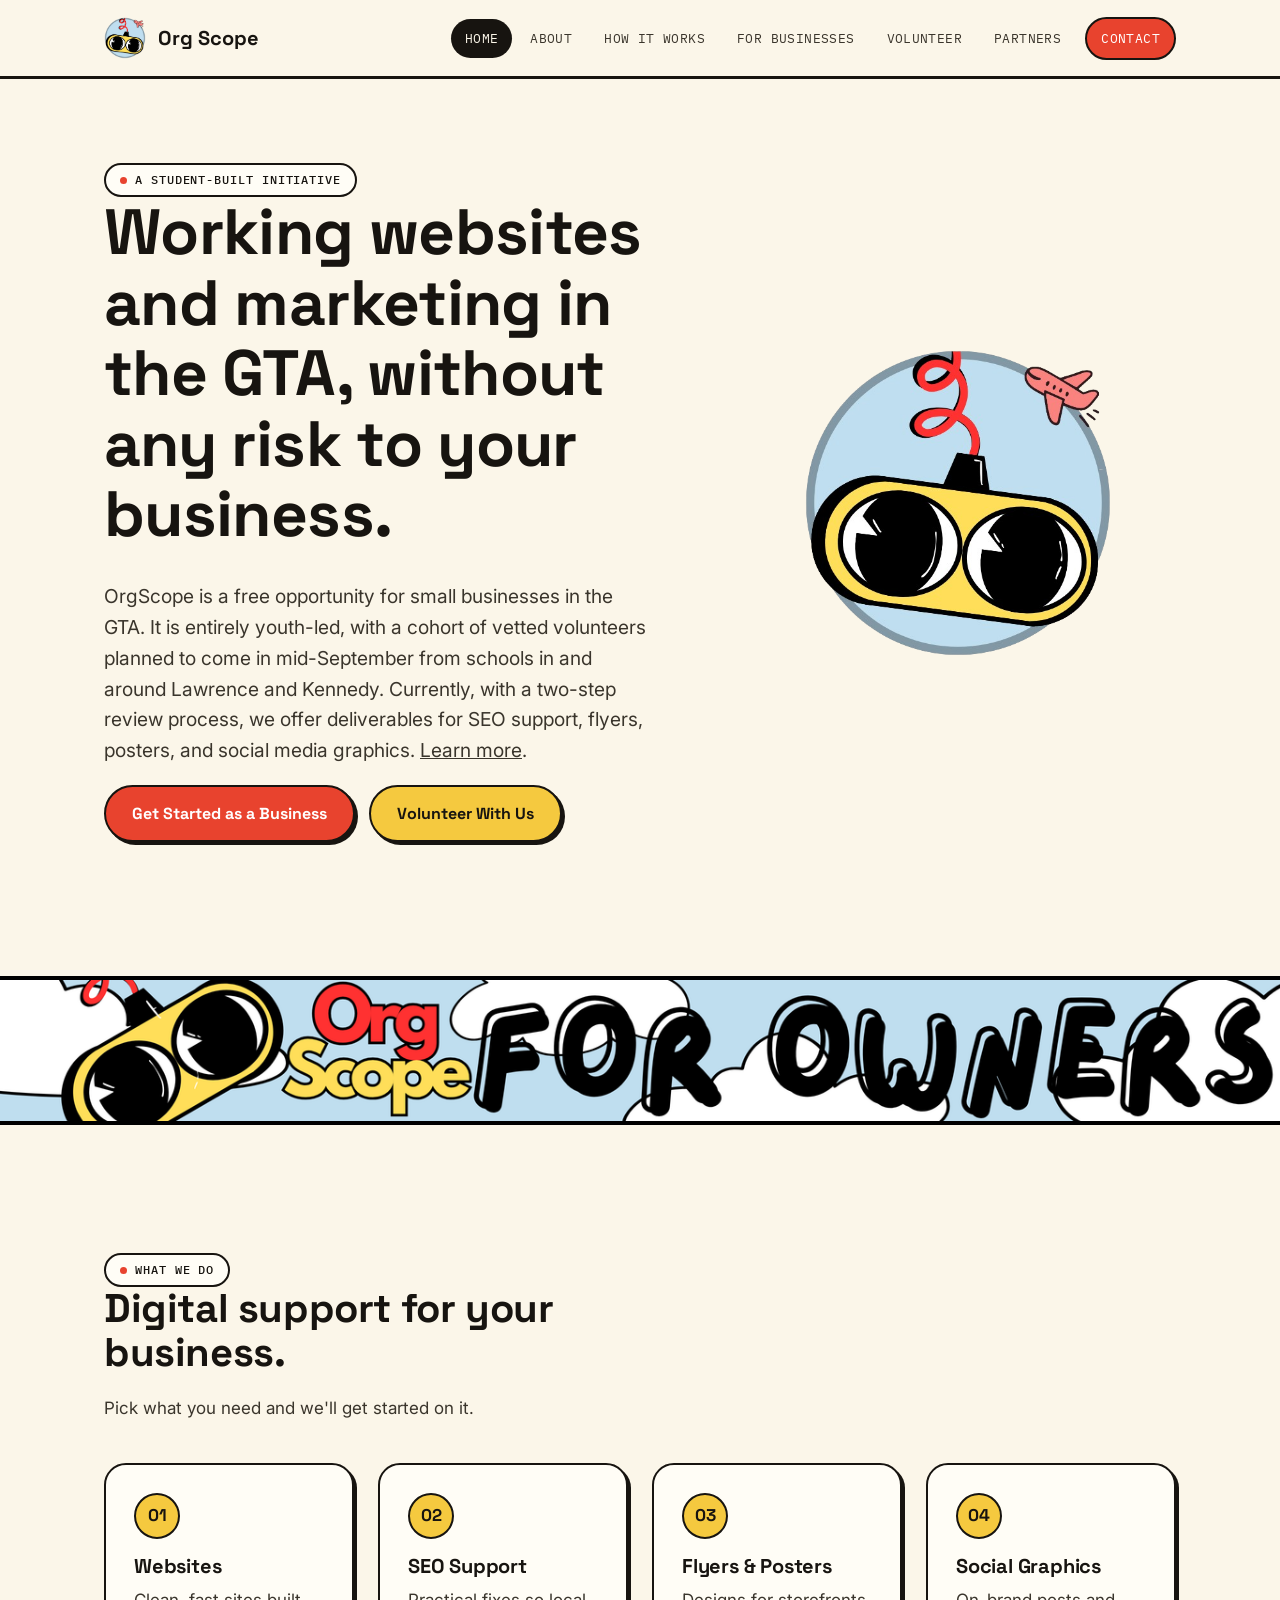
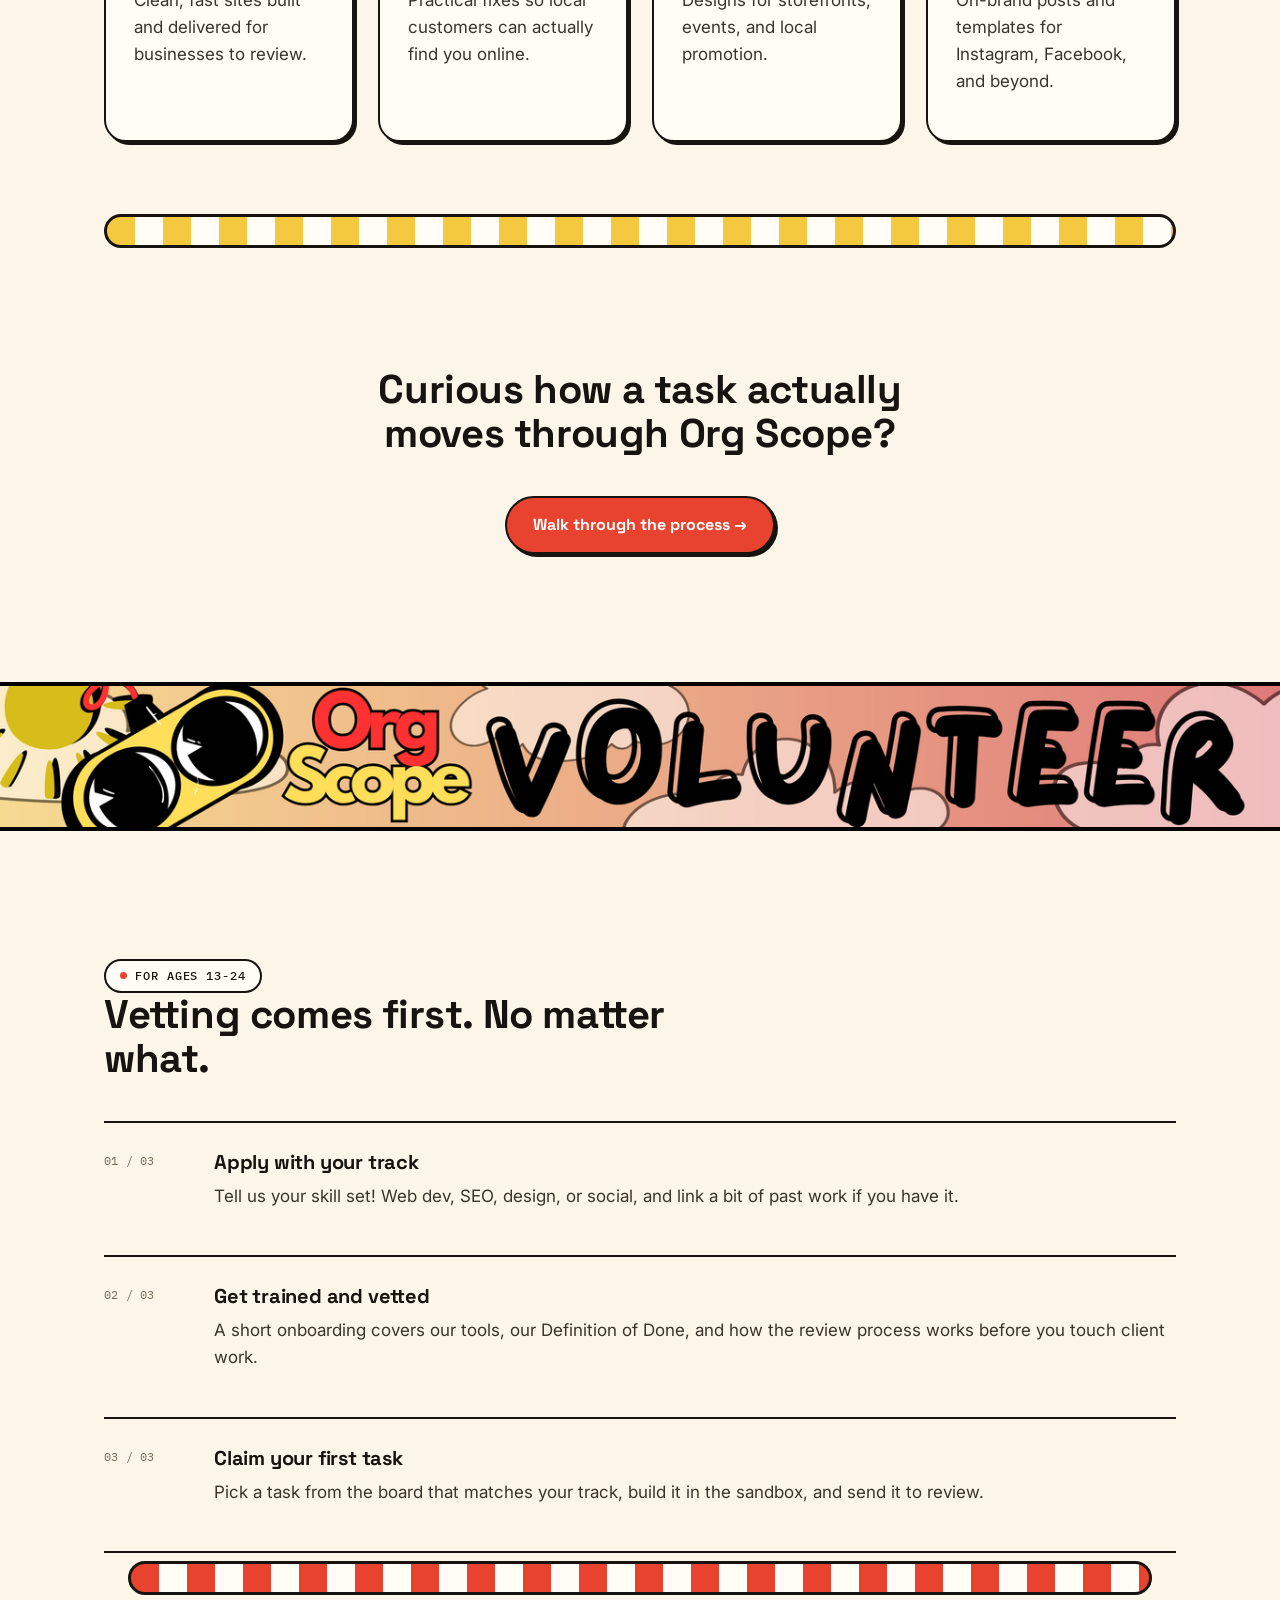
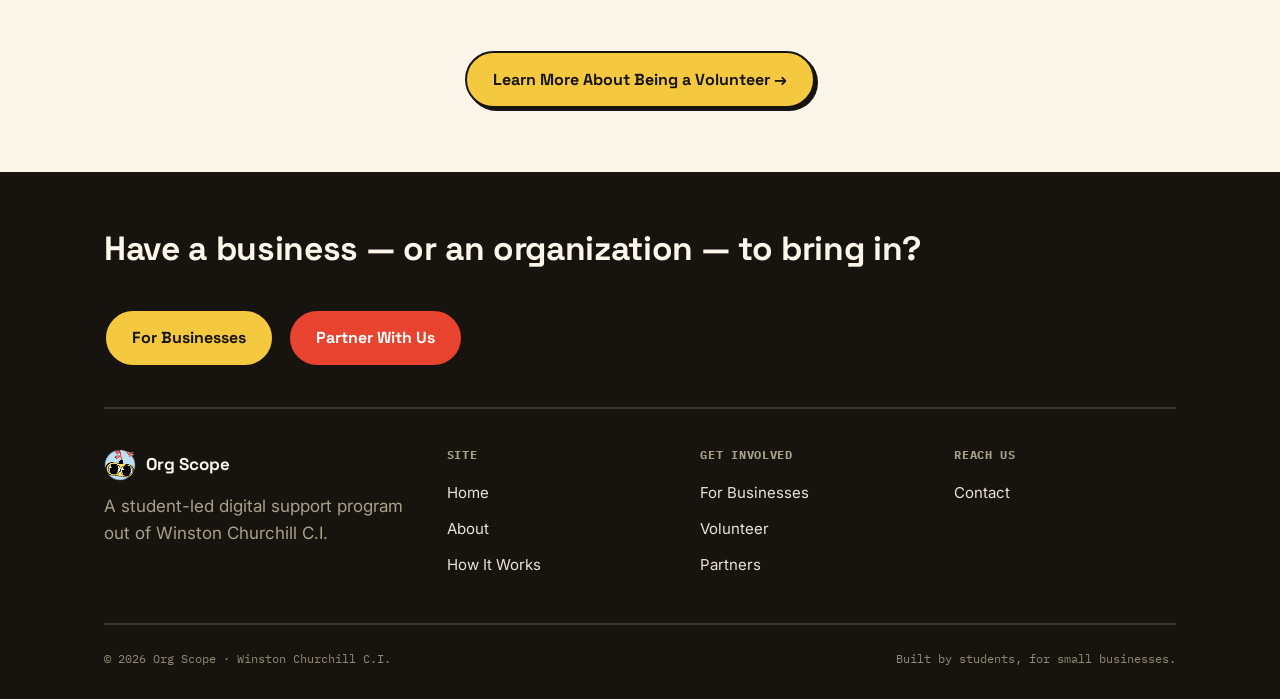
==== index.html @ 80aaf780 "Initial Commit" ====
<!DOCTYPE html>
<html lang="en">
<head>
<meta charset="UTF-8">
<meta name="viewport" content="width=device-width, initial-scale=1.0">
<title>Org Scope — Student-Built Digital Support for GTA Small Businesses</title>
<meta name="description" content="Org Scope is a free, student-led studio building websites, SEO, flyers, posters, and social graphics for GTA small businesses — vetted volunteers, two-reviewer sign-off, no account access ever.">
<link rel="icon" href="assets/logo.png">

<link rel="preconnect" href="https://fonts.googleapis.com">
<link rel="preconnect" href="https://fonts.gstatic.com" crossorigin>
<link href="https://fonts.googleapis.com/css2?family=Space+Grotesk:wght@500;700&family=Inter:wght@400;500;600&family=IBM+Plex+Mono:wght@400;500&display=swap" rel="stylesheet">

<link rel="stylesheet" href="style.css">
</head>

<body>

<header class="site-header">
  <div class="wrap">
    <a class="brand" href="index.html">
      <img src="assets/logo.png" alt="Org Scope logo">
      <span>Org Scope</span>
    </a>

    <button
      class="nav-toggle"
      aria-label="Toggle menu"
      aria-expanded="false"
      id="navToggle"
    >
      <span></span>
    </button>

    <nav class="main-nav" id="mainNav">
      <a href="index.html" class="is-active">Home</a>
      <a href="about.html">About</a>
      <a href="how-it-works.html">How It Works</a>
      <a href="for-businesses.html">For Businesses</a>
      <a href="volunteer.html">Volunteer</a>
      <a href="partners.html">Partners</a>
      <a href="contact.html" class="nav-cta">Contact</a>
    </nav>
  </div>
</header>


<main>

  <!-- HERO -->
  <section class="hero">
    <div class="wrap">

      <div class="hero-copy">
        <span class="tag tag--white">
          <span class="dot"></span>
          A student-built initiative
        </span>

        <h1>
          Working websites and marketing in the GTA, without any risk to your business.
        </h1>

        <p class="lede">
          OrgScope is a free opportunity for small businesses in the GTA. It is entirely youth-led, with a cohort of vetted volunteers planned to come in mid-September from schools in and around Lawrence and Kennedy. Currently, with a two-step review process, we offer deliverables for SEO support, flyers, posters, and social media graphics.
          <a href="about.html">Learn more</a>.
        </p>

        <div class="btn-row">
          <a href="for-businesses.html" class="btn btn--red">
            Get Started as a Business
          </a>

          <a href="volunteer.html" class="btn btn--yellow">
            Volunteer With Us
          </a>
        </div>
      </div>

      <div class="hero-art">
        <img
          src="assets/logo.png"
          alt="Org Scope Logo"
          style="width:100%; max-width:320px;"
        >
      </div>

    </div>
  </section>






  
  <!-- OWNER BANNER -->
  <section class="banner-section">

    <div class="index-banner-wrapper index-banner-wrapper--owners">

      <a href="for-businesses.html" class="index-banner-button">
        <img
          src="assets/ForOwners.png"
          alt="For owners banner"
        >
      </a>

    </div>

  </section>


  <!-- SERVICES -->
  <section>
    <div class="wrap">

      <div class="section-head">
        <span class="tag">
          <span class="dot"></span>
          What we do
        </span>

        <h2>Digital support for your business.</h2>

        <p>
          Pick what you need and we'll get started on it.
        </p>
      </div>


      <div class="grid grid-4">

        <div class="card service-card">
          <div class="chip-icon">01</div>

          <h3>Websites</h3>

          <p>
            Clean, fast sites built and delivered for businesses to review.
          </p>

          <div class="card-popover">
            <a href="for-businesses.html" class="btn btn--red">
              Get Started →
            </a>
          </div>
        </div>


        <div class="card service-card">
          <div class="chip-icon">02</div>

          <h3>SEO Support</h3>

          <p>
            Practical fixes so local customers can actually find you online.
          </p>

          <div class="card-popover">
            <a href="for-businesses.html" class="btn btn--red">
              Get Started →
            </a>
          </div>
        </div>


        <div class="card service-card">
          <div class="chip-icon">03</div>

          <h3>Flyers &amp; Posters</h3>

          <p>
            Designs for storefronts, events, and local promotion.
          </p>

          <div class="card-popover">
            <a href="for-businesses.html" class="btn btn--red">
              Get Started →
            </a>
          </div>
        </div>


        <div class="card service-card">
          <div class="chip-icon">04</div>

          <h3>Social Graphics</h3>

          <p>
            On-brand posts and templates for Instagram, Facebook, and beyond.
          </p>

          <div class="card-popover">
            <a href="for-businesses.html" class="btn btn--red">
              Get Started →
            </a>
          </div>
        </div>

      </div>

    </div>
  </section>

  <div class="wrap"><div class="pill-divider" aria-hidden="true"></div></div>


  <section>
    <div class="wrap">
      <div class="section-head center" style="margin:0 auto 40px;">
        <h2>Curious how a task actually moves through Org Scope?</h2>
      </div>
      <div class="center"><a href="how-it-works.html" class="btn btn--red">Walk through the process →</a></div>
    </div>
  </section>












<!--Volunteer Banner-->

 <section class="banner-section">

    <div class="index-banner-wrapper index-banner-wrapper--volunteers">

      <a href="volunteer.html" class="index-banner-button">
        <img
          src="assets/ForVolunteers.png"
          alt="For volunteer banner"
        >
      </a>


    </div>

  </section>



<section>
    <div class="wrap">
      <div class="section-head">
        <span class="tag tag--white"><span class="dot"></span>For Ages 13-24</span>
        <h2 class="mt-0">Vetting comes first. No matter what.</h2>
      </div>
      <div class="steps">
        <div class="step">
          <div class="step-num mono">01 / 03</div>
          <div>
            <h3>Apply with your track</h3>
            <p>Tell us your skill set! Web dev, SEO, design, or social, and link a bit of past work if you have it.</p>
          </div>
        </div>
        <div class="step">
          <div class="step-num mono">02 / 03</div>
          <div>
            <h3>Get trained and vetted</h3>
            <p>A short onboarding covers our tools, our Definition of Done, and how the review process works before you touch client work.</p>
          </div>
        </div>
        <div class="step">
          <div class="step-num mono">03 / 03</div>
          <div>
            <h3>Claim your first task</h3>
            <p>Pick a task from the board that matches your track, build it in the sandbox, and send it to review.</p>
          </div>
        </div>
      </div>

  <div class="wrap"><div class="pill-divider-2" aria-hidden="true"></div></div>


      <div class="center" style="margin-top:24px;">
        <a href="contact.html" class="btn btn--yellow">Learn More About Being a Volunteer →</a>
      </div>
    </div>
  </section>



<footer class="site-footer">

  <div class="wrap">

    <div class="footer-cta">

      <h2>
        Have a business — or an organization — to bring in?
      </h2>

      <div class="btn-row">
        <a href="for-businesses.html" class="btn btn--yellow">
          For Businesses
        </a>

        <a href="partners.html" class="btn btn--red">
          Partner With Us
        </a>
      </div>

    </div>


    <div class="footer-grid">

      <div class="footer-col footer-brand-col">

        <div class="footer-brand">
          <img src="assets/logo.png" alt="Org Scope logo">
          <span>Org Scope</span>
        </div>

        <p style="color:#a9a08a; max-width:32ch;">
          A student-led digital support program out of Winston Churchill C.I.
        </p>

      </div>


      <div class="footer-col">

        <h4>Site</h4>

        <a href="index.html">Home</a>
        <a href="about.html">About</a>
        <a href="how-it-works.html">How It Works</a>

      </div>


      <div class="footer-col">

        <h4>Get Involved</h4>

        <a href="for-businesses.html">For Businesses</a>
        <a href="volunteer.html">Volunteer</a>
        <a href="partners.html">Partners</a>

      </div>


      <div class="footer-col">

        <h4>Reach Us</h4>

        <a href="contact.html">Contact</a>

      </div>

    </div>


    <div class="footer-bottom">

      <span>
        © 2026 Org Scope · Winston Churchill C.I.
      </span>

      <span>
        Built by students, for small businesses.
      </span>

    </div>

  </div>

</footer>


<script src="script.js"></script>

</body>
</html>
---- style.css ----
/* ============================================================
   ORG SCOPE — shared stylesheet
   Tokens: ink #171410, yellow #F5C93F, red #E8432E, cream #FBF6E9
   Display: Space Grotesk | Body: Inter | Labels/tags: IBM Plex Mono
   ============================================================ */

:root{
  --ink: #171410;
  --ink-soft: #3a352c;
  --muted: #756c5a;
  --yellow: #F5C93F;
  --yellow-deep: #E4B520;
  --red: #E8432E;
  --red-deep: #C7331F;
  --cream: #FBF6E9;
  --card: #FFFDF6;
  --line: #171410;
  --radius-pill: 999px;
  --radius-card: 22px;
  --shadow: 4px 4px 0 var(--ink);
  --shadow-sm: 3px 3px 0 var(--ink);
  --maxw: 1120px;
}


*,
*::before,
*::after{
  box-sizing: border-box;
}

html{
  scroll-behavior: smooth;
}


body{
  margin: 0;
  background: var(--cream);
  color: var(--ink);
  font-family: 'Inter', system-ui, -apple-system, sans-serif;
  font-size: 17px;
  line-height: 1.6;
  -webkit-font-smoothing: antialiased;
}


@media (prefers-reduced-motion: reduce){
  html{
    scroll-behavior: auto;
  }

  *{
    animation-duration: 0.001ms !important;
    transition-duration: 0.001ms !important;
  }
}


h1,
h2,
h3,
h4{
  font-family: 'Space Grotesk', system-ui, sans-serif;
  color: var(--ink);
  line-height: 1.1;
  margin: 0 0 0.5em;
  letter-spacing: -0.01em;
}


h1{
  font-size: clamp(2.4rem, 5vw, 4rem);
  font-weight: 700;
}

h2{
  font-size: clamp(1.7rem, 3.2vw, 2.5rem);
  font-weight: 700;
}

h3{
  font-size: 1.25rem;
  font-weight: 700;
}

p{
  margin: 0 0 1em;
  color: var(--ink-soft);
}

a{
  color: inherit;
}


.mono{
  font-family: 'IBM Plex Mono', ui-monospace, monospace;
  letter-spacing: 0.02em;
}


.wrap{
  max-width: var(--maxw);
  margin: 0 auto;
  padding: 0 24px;
}


a:focus-visible,
button:focus-visible,
.btn:focus-visible,
input:focus-visible,
textarea:focus-visible{
  outline: 3px solid var(--red);
  outline-offset: 3px;
}


/* ---------- Eyebrow / status pill ---------- */

.tag{
  display: inline-flex;
  align-items: center;
  gap: 8px;
  font-family: 'IBM Plex Mono', monospace;
  font-size: 0.72rem;
  font-weight: 500;
  letter-spacing: 0.08em;
  text-transform: uppercase;
  padding: 6px 14px;
  border: 2px solid var(--ink);
  border-radius: var(--radius-pill);
  background: var(--card);
}

.tag .dot{
  width: 7px;
  height: 7px;
  border-radius: 50%;
  background: var(--red);
  flex: none;
}

.tag--yellow{
  background: var(--yellow);
}

.tag--red{
  background: var(--red);
  color: #fff;
  border-color: var(--ink);
}

.tag--red .dot{
  background: #fff;
}


/* ---------- Header ---------- */

.site-header{
  position: sticky;
  top: 0;
  z-index: 50;
  background: var(--cream);
  border-bottom: 3px solid var(--ink);
}

.site-header .wrap{
  display: flex;
  align-items: center;
  justify-content: space-between;
  height: 76px;
}


.brand{
  display: flex;
  align-items: center;
  gap: 12px;
  text-decoration: none;
}

.brand img{
  height: 42px;
  width: auto;
  display: block;
}

.brand span{
  font-family: 'Space Grotesk', sans-serif;
  font-weight: 700;
  font-size: 1.25rem;
  color: var(--ink);
}


.nav-toggle{
  display: none;
  border: 2px solid var(--ink);
  background: var(--card);
  border-radius: 10px;
  width: 44px;
  height: 44px;
  align-items: center;
  justify-content: center;
  cursor: pointer;
}

.nav-toggle span,
.nav-toggle span::before,
.nav-toggle span::after{
  content: "";
  display: block;
  width: 20px;
  height: 2px;
  background: var(--ink);
  position: relative;
  transition: transform .2s ease;
}

.nav-toggle span::before{
  position: absolute;
  top: -6px;
}

.nav-toggle span::after{
  position: absolute;
  top: 6px;
}


.main-nav{
  display: flex;
  align-items: center;
  gap: 4px;
}

.main-nav a{
  text-decoration: none;
  font-family: 'IBM Plex Mono', monospace;
  font-size: 0.82rem;
  letter-spacing: 0.03em;
  text-transform: uppercase;
  color: var(--ink-soft);
  padding: 9px 14px;
  border-radius: var(--radius-pill);
  transition: background .15s ease, color .15s ease;
}

.main-nav a:hover{
  background: var(--yellow);
  color: var(--ink);
}

.main-nav a.is-active{
  background: var(--ink);
  color: var(--cream);
}

.main-nav .nav-cta{
  border: 2px solid var(--ink);
  background: var(--red);
  color: #fff !important;
  margin-left: 6px;
}

.main-nav .nav-cta:hover{
  background: var(--red-deep);
}


@media (max-width: 880px){

  .nav-toggle{
    display: flex;
  }

  .main-nav{
    position: absolute;
    top: 76px;
    left: 0;
    right: 0;
    background: var(--cream);
    border-bottom: 3px solid var(--ink);
    flex-direction: column;
    align-items: stretch;
    padding: 10px 20px 20px;
    display: none;
  }

  .main-nav.is-open{
    display: flex;
  }

  .main-nav a{
    padding: 12px 14px;
    text-align: left;
  }

  .main-nav .nav-cta{
    margin-left: 0;
    text-align: center;
    margin-top: 6px;
  }
}


/* ---------- Buttons ---------- */

.btn{
  display: inline-flex;
  align-items: center;
  gap: 10px;
  font-family: 'Space Grotesk', sans-serif;
  font-weight: 700;
  font-size: 1rem;
  text-decoration: none;
  padding: 14px 26px;
  border-radius: var(--radius-pill);
  border: 2.5px solid var(--ink);
  background: var(--card);
  color: var(--ink);
  box-shadow: var(--shadow-sm);
  transition: transform .12s ease, box-shadow .12s ease;
  cursor: pointer;
}

.btn:hover{
  transform: translate(-2px, -2px);
  box-shadow: 6px 6px 0 var(--ink);
}

.btn:active{
  transform: translate(0,0);
  box-shadow: 1px 1px 0 var(--ink);
}

.btn--yellow{
  background: var(--yellow);
}

.btn--red{
  background: var(--red);
  color: #fff;
}

.btn--ink{
  background: var(--ink);
  color: var(--cream);
}

.btn-row{
  display: flex;
  gap: 14px;
  flex-wrap: wrap;
}


/* ---------- Hero ---------- */

.hero{
  padding: 84px 0 70px;
  position: relative;
  overflow: hidden;
}

.hero .wrap{
  display: grid;
  grid-template-columns: 1.15fr 0.85fr;
  gap: 48px;
  align-items: center;
}

.hero-copy p.lede{
  font-size: 1.2rem;
  color: var(--ink-soft);
  max-width: 46ch;
}

.hero-art{
  display: flex;
  justify-content: center;
}

.hero-art svg{
  width: 100%;
  max-width: 380px;
  height: auto;
}


@media (max-width: 880px){

  .hero .wrap{
    grid-template-columns: 1fr;
  }

  .hero-art{
    order: -1;
  }

  .hero-art svg{
    max-width: 240px;
  }
}


/* ---------- Sections ---------- */

section{
  padding: 64px 0;
}

.section-head{
  max-width: 640px;
  margin-bottom: 40px;
}

.section-alt{
  background: var(--card);
  border-top: 3px solid var(--ink);
  border-bottom: 3px solid var(--ink);
}

.section-ink{
  background: var(--ink);
  color: var(--cream);
}

.section-ink h2,
.section-ink h3{
  color: var(--cream);
}

.section-ink p{
  color: #d8d2c3;
}


/* pill divider */

.pill-divider{
  height: 34px;
  border: 3px solid var(--ink);
  border-radius: var(--radius-pill);
  background: repeating-linear-gradient(
    90deg,
    var(--yellow) 0 28px,
    var(--card) 28px 56px
  );
  margin: 8px 0 56px;
}

/* pill divider 2 */

.pill-divider-2{
  height: 34px;
  border: 3px solid var(--ink);
  border-radius: var(--radius-pill);
  background: repeating-linear-gradient(
    90deg,
    var(--red) 0 28px,
    var(--card) 28px 56px
  );
  margin: 8px 0 56px;
}


/* ---------- Cards ---------- */

.grid{
  display: grid;
  gap: 24px;
}

.grid-2{
  grid-template-columns: repeat(2, 1fr);
}

.grid-3{
  grid-template-columns: repeat(3, 1fr);
}

.grid-4{
  grid-template-columns: repeat(4, 1fr);
}


@media (max-width: 880px){

  .grid-2,
  .grid-3,
  .grid-4{
    grid-template-columns: 1fr;
  }
}


.card{
  position: relative;
  background: var(--card);
  border: 2.5px solid var(--ink);
  border-radius: var(--radius-card);
  padding: 28px;
  box-shadow: var(--shadow-sm);
}

.card h3{
  margin-bottom: 10px;
}

.card p:last-child{
  margin-bottom: 0;
}

.card--yellow{
  background: var(--yellow);
}


/* ---------- Service cards / hover popovers ---------- */

.service-card{
  position: relative;
  z-index: 1;
}

.card-popover{
  position: absolute;
  top: calc(100% + 12px);
  left: 0;
  width: 100%;

  padding: 14px;

  background: var(--card);
  border: 2.5px solid var(--ink);
  border-radius: var(--radius-card);
  box-shadow: var(--shadow-sm);

  opacity: 0;
  visibility: hidden;
  transform: translateY(-6px);

  transition:
    opacity .18s ease,
    transform .18s ease,
    visibility .18s ease;

  z-index: 20;
}

.card-popover .btn{
  width: 100%;
  justify-content: center;
}

.service-card:hover{
  z-index: 30;
}

.service-card:hover .card-popover{
  opacity: 1;
  visibility: visible;
  transform: translateY(0);
}


/* service icon chip */

.chip-icon{
  width: 46px;
  height: 46px;
  border: 2.5px solid var(--ink);
  border-radius: 50%;
  display: flex;
  align-items: center;
  justify-content: center;
  background: var(--yellow);
  margin-bottom: 16px;
  font-family: 'Space Grotesk', sans-serif;
  font-weight: 700;
}

/* ---------- Process steps ---------- */

.steps{
  display: flex;
  flex-direction: column;
  gap: 0;
}

.step{
  display: grid;
  grid-template-columns: 90px 1fr;
  gap: 20px;
  padding: 28px 0;
  border-top: 2px solid var(--ink);
}

.step:last-child{
  border-bottom: 2px solid var(--ink);
}

.step-num{
  font-family: 'IBM Plex Mono', monospace;
  font-size: 0.78rem;
  color: var(--muted);
}

.step-status{
  display: inline-block;
  margin-top: 10px;
}


@media (max-width: 640px){

  .step{
    grid-template-columns: 1fr;
  }
}


/* ---------- Placeholder image blocks ---------- */

.placeholder{
  border: 2.5px dashed var(--ink);
  border-radius: var(--radius-card);
  background: repeating-linear-gradient(
    135deg,
    rgba(23,20,16,0.05) 0 10px,
    transparent 10px 20px
  );
  display: flex;
  align-items: center;
  justify-content: center;
  text-align: center;
  color: var(--muted);
  font-family: 'IBM Plex Mono', monospace;
  font-size: 0.78rem;
  padding: 20px;
  min-height: 180px;
}

.placeholder strong{
  display: block;
  color: var(--ink);
  font-family: 'Space Grotesk', sans-serif;
  font-size: 0.9rem;
  margin-bottom: 6px;
}


/* ---------- Stat row ---------- */

.stat{
  border: 2.5px solid var(--ink);
  border-radius: var(--radius-card);
  padding: 22px;
  background: var(--card);
}

.stat .num{
  font-family: 'Space Grotesk', sans-serif;
  font-weight: 700;
  font-size: 2.1rem;
}

.stat .label{
  font-family: 'IBM Plex Mono', monospace;
  font-size: 0.75rem;
  text-transform: uppercase;
  letter-spacing: 0.05em;
  color: var(--muted);
}


/* ---------- Quote / callout ---------- */

.callout{
  border-left: 6px solid var(--red);
  padding: 4px 0 4px 22px;
  margin: 32px 0;
}

.callout p{
  font-family: 'Space Grotesk', sans-serif;
  font-size: 1.2rem;
  font-weight: 500;
  color: var(--ink);
}


/* ---------- Form ---------- */

.form-card{
  background: var(--card);
  border: 2.5px solid var(--ink);
  border-radius: var(--radius-card);
  padding: 32px;
  box-shadow: var(--shadow);
}

.field{
  margin-bottom: 20px;
}

.field label{
  display: block;
  font-family: 'IBM Plex Mono', monospace;
  font-size: 0.75rem;
  text-transform: uppercase;
  letter-spacing: 0.05em;
  margin-bottom: 8px;
}

.field input,
.field select,
.field textarea{
  width: 100%;
  font-family: 'Inter', sans-serif;
  font-size: 1rem;
  padding: 12px 14px;
  border: 2px solid var(--ink);
  border-radius: 12px;
  background: #fff;
  color: var(--ink);
}

.field textarea{
  resize: vertical;
  min-height: 120px;
}

.field-row{
  display: grid;
  grid-template-columns: 1fr 1fr;
  gap: 16px;
}


@media (max-width: 640px){

  .field-row{
    grid-template-columns: 1fr;
  }
}


/* ---------- Footer ---------- */

.site-footer{
  background: var(--ink);
  color: var(--cream);
  border-top: 3px solid var(--ink);
  padding: 56px 0 30px;
}

.footer-cta{
  display: flex;
  align-items: center;
  justify-content: space-between;
  gap: 24px;
  flex-wrap: wrap;
  padding-bottom: 40px;
  margin-bottom: 40px;
  border-bottom: 2px solid #3a352c;
}

.footer-cta h2{
  color: var(--cream);
  font-size: clamp(1.5rem, 3vw, 2.1rem);
}

.footer-grid{
  display: grid;
  grid-template-columns: 1.4fr 1fr 1fr 1fr;
  gap: 32px;
}


@media (max-width: 780px){

  .footer-grid{
    grid-template-columns: 1fr 1fr;
  }
}


.footer-brand{
  display: flex;
  align-items: center;
  gap: 10px;
  margin-bottom: 12px;
}

.footer-brand img{
  height: 32px;
}

.footer-brand span{
  font-family: 'Space Grotesk', sans-serif;
  font-weight: 700;
}

.footer-col h4{
  font-family: 'IBM Plex Mono', monospace;
  font-size: 0.72rem;
  text-transform: uppercase;
  letter-spacing: 0.06em;
  color: #a9a08a;
  margin-bottom: 14px;
}

.footer-col a{
  display: block;
  text-decoration: none;
  color: #e9e4d6;
  padding: 6px 0;
  font-size: 0.94rem;
}

.footer-col a:hover{
  color: var(--yellow);
}

.footer-bottom{
  margin-top: 40px;
  padding-top: 24px;
  border-top: 2px solid #3a352c;
  font-family: 'IBM Plex Mono', monospace;
  font-size: 0.75rem;
  color: #8f8873;
  display: flex;
  justify-content: space-between;
  flex-wrap: wrap;
  gap: 10px;
}


/* ---------- Page hero (interior pages) ---------- */

.page-hero{
  padding: 56px 0 40px;
  border-bottom: 3px solid var(--ink);
}

.page-hero .lede{
  max-width: 60ch;
  font-size: 1.1rem;
}


/* ---------- Utility ---------- */

.center{
  text-align: center;
}

.mt-0{
  margin-top: 0;
}

.list-clean{
  list-style: none;
  padding: 0;
  margin: 0;
}

.list-clean li{
  padding: 10px 0 10px 26px;
  position: relative;
  color: var(--ink-soft);
  border-bottom: 1px solid rgba(23,20,16,0.12);
}

.list-clean li::before{
  content: "";
  position: absolute;
  left: 0;
  top: 18px;
  width: 9px;
  height: 9px;
  background: var(--red);
  border-radius: 50%;
}


/* ============================================================
   INDEX.HTML — Volunteer / Business / Partner banners
   ============================================================ */

.index-banner-wrapper{
  position: relative;
}


/* Individual banner button styles */

.index-banner-button{
  display: block;
  width: 100%;
  border-top: 4px solid black;
  transition: opacity 0.2s ease;
}


/* Removes the extra border from the very last banner */

.index-banner-wrapper:last-child .index-banner-button{
  border-bottom: 4px solid black;
}


/* Makes sure the image fills the button correctly */

.index-banner-button img{
  display: block;
  width: 100%;
  height: auto;
}


/* Hover effect */

.index-banner-button:hover{
  opacity: 0.8;
}


/* Banner tooltip */

.index-banner-tooltip{
  max-height: 0;
  overflow: hidden;
  background: var(--tooltip-color, #444);
  border-left: 4px solid black;
  border-right: 4px solid black;
  box-sizing: border-box;
  transition: max-height 0.3s ease;
}

.index-banner-wrapper:hover .index-banner-tooltip{
  max-height: 300px;
  border-bottom: 4px solid black;
}

.index-banner-tooltip-inner{
  padding: 48px 24px;
}

.index-banner-tooltip p{
  margin: 16px 0;
  color: black;
  font-family: sans-serif;
  line-height: 1.4;
}


/* Per-banner sky colors */

.index-banner-wrapper--volunteer{
  --tooltip-color: #bfe3f5;
}

.index-banner-wrapper--owners{
  --tooltip-color: #f3c9b0;
}

.index-banner-wrapper--partner{
  --tooltip-color: #5b5470;
}









.doc-tabs{
  position: relative;
  margin-top: 32px;
}

.doc-tab-input{
  position: absolute;
  opacity: 0;
  pointer-events: none;
}

.doc-tab-label{
  display: inline-flex;
  align-items: center;
  cursor: pointer;
  font-family: 'IBM Plex Mono', monospace;
  font-size: 0.78rem;
  font-weight: 500;
  letter-spacing: 0.03em;
  text-transform: uppercase;
  padding: 9px 16px;
  margin-right: 10px;
  margin-bottom: 20px;
  border: 2px solid var(--cream);
  border-radius: var(--radius-pill);
  background: transparent;
  color: var(--cream);
  transition: background .15s ease, color .15s ease;
}

.doc-tab-label:hover{
  background: rgba(245,201,63,0.15);
}

.doc-tab-input:checked + .doc-tab-label{
  background: var(--yellow);
  color: var(--ink);
  border-color: var(--yellow);
}

.doc-panel{
  display: none;
  animation: panelReveal .2s ease;
}

#doc-dod:checked ~ #panel-dod,
#doc-agreement:checked ~ #panel-agreement,
#doc-review:checked ~ #panel-review{
  display: block;
}

@keyframes panelReveal{
  from{ opacity: 0; transform: translateY(-6px); }
  to{ opacity: 1; transform: translateY(0); }
}










.doc-table-card{
  background: var(--cream);
  padding: 8px;
}

.doc-table{
  width: 100%;
  border-collapse: collapse;
}

.doc-table th{
  text-align: left;
  font-family: 'IBM Plex Mono', monospace;
  font-size: 0.72rem;
  text-transform: uppercase;
  letter-spacing: 0.05em;
  color: var(--muted);
  padding: 14px 20px;
  border-bottom: 2px solid var(--ink);
}

.doc-table td{
  padding: 18px 20px;
  border-bottom: 1px solid rgba(23,20,16,0.15);
  font-family: 'Inter', sans-serif;
}

.doc-table tr:last-child td{
  border-bottom: none;
}

.doc-table td:first-child{
  font-family: 'Space Grotesk', sans-serif;
  font-weight: 700;
  color: var(--ink);
  white-space: nowrap;
}

.doc-table td:nth-child(2){
  color: var(--ink-soft);
}

.doc-link{
  font-family: 'IBM Plex Mono', monospace;
  font-size: 0.82rem;
  font-weight: 500;
  text-decoration: none;
  color: var(--ink);
  white-space: nowrap;
  border-bottom: 2px solid var(--red);
  padding-bottom: 1px;
  transition: color .15s ease;
}

.doc-link:hover{
  color: var(--red);
}

@media (max-width: 640px){
  .doc-table{
    font-size: 0.9rem;
  }
  .doc-table th:nth-child(2),
  .doc-table td:nth-child(2){
    display: none;
  }
}
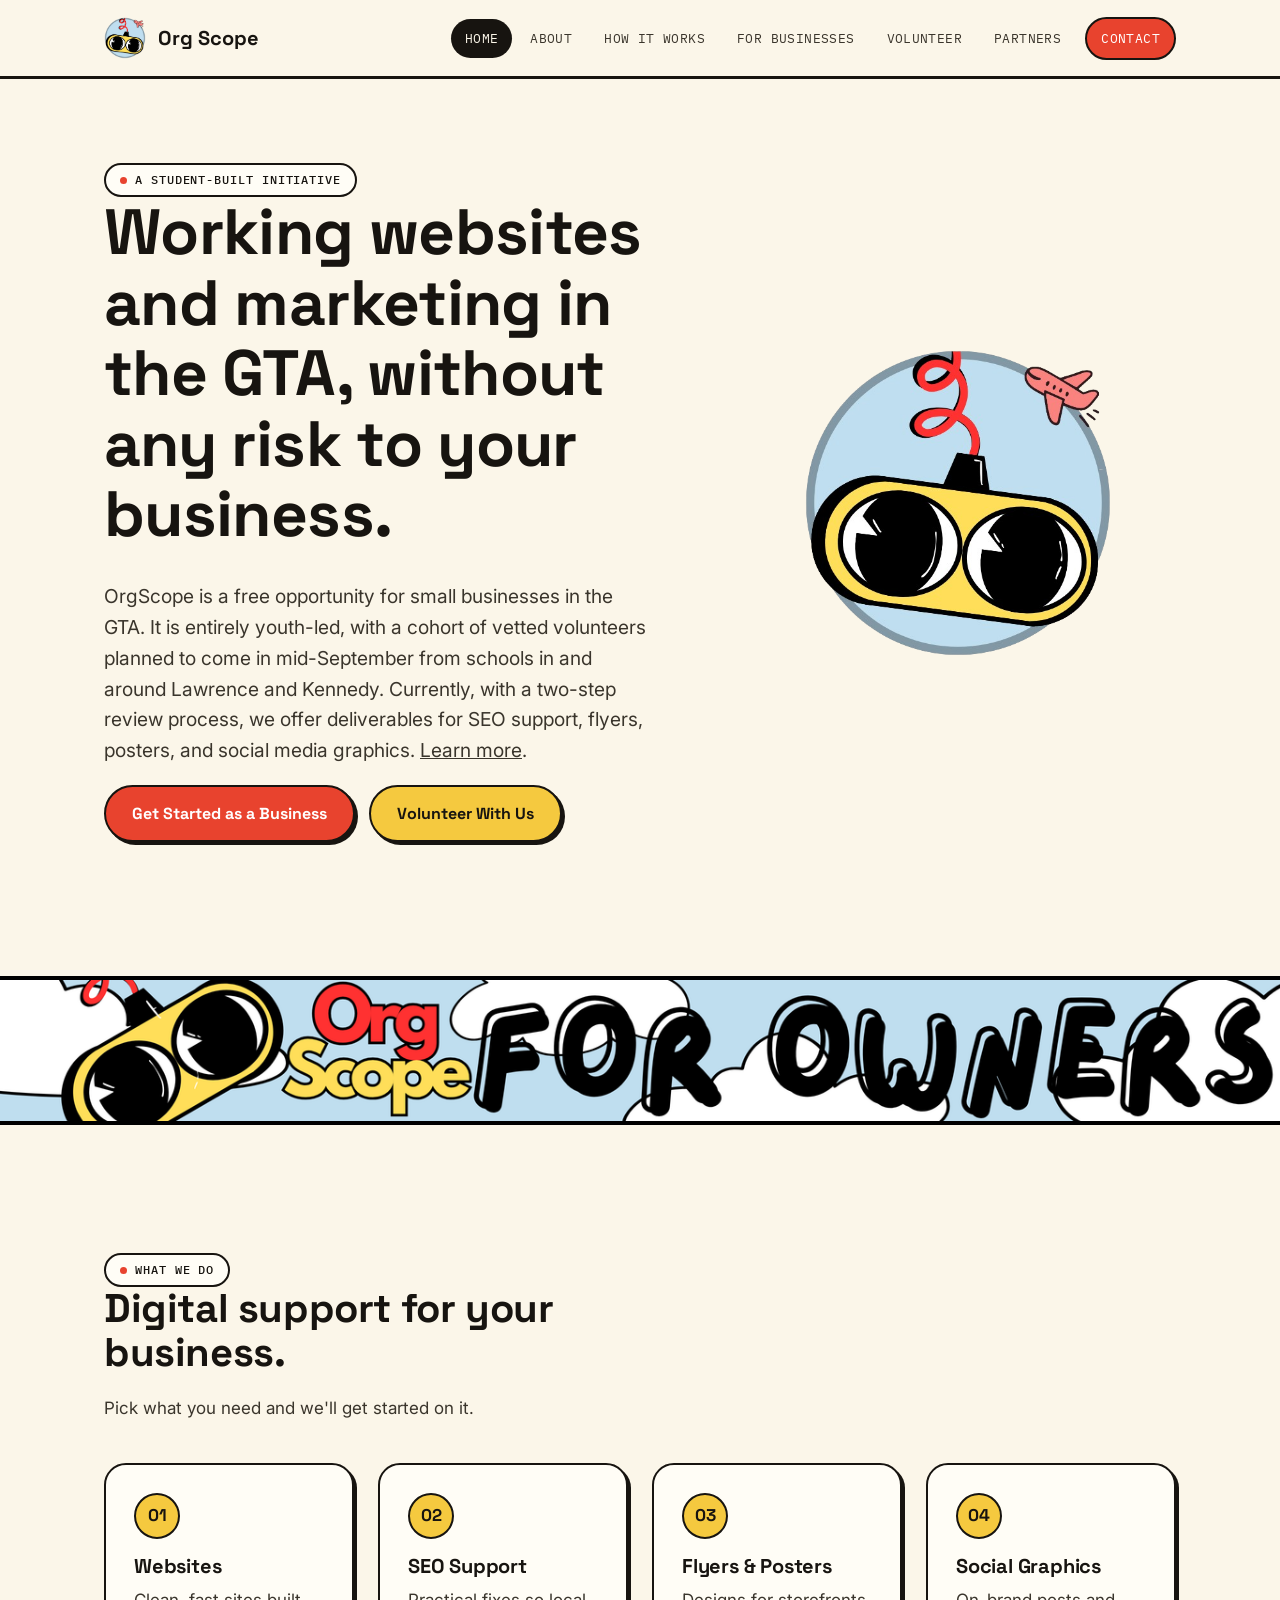
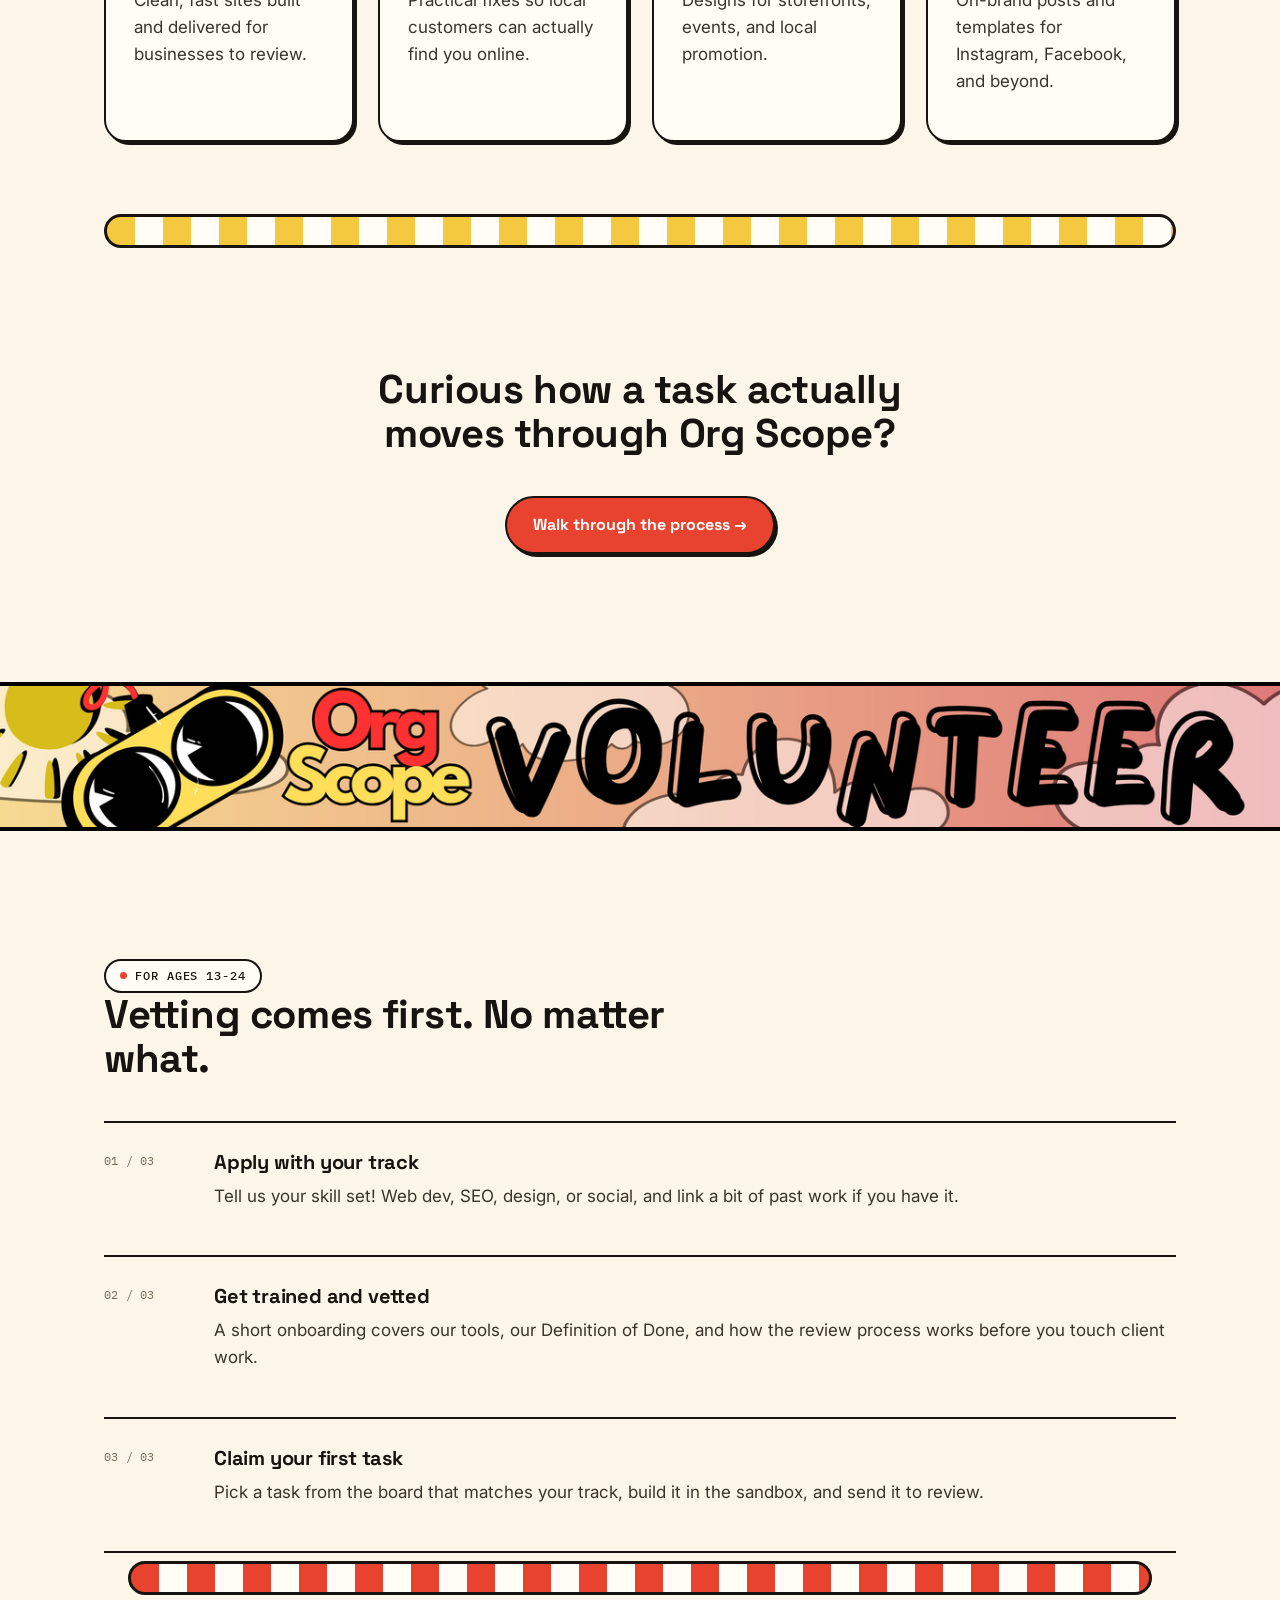
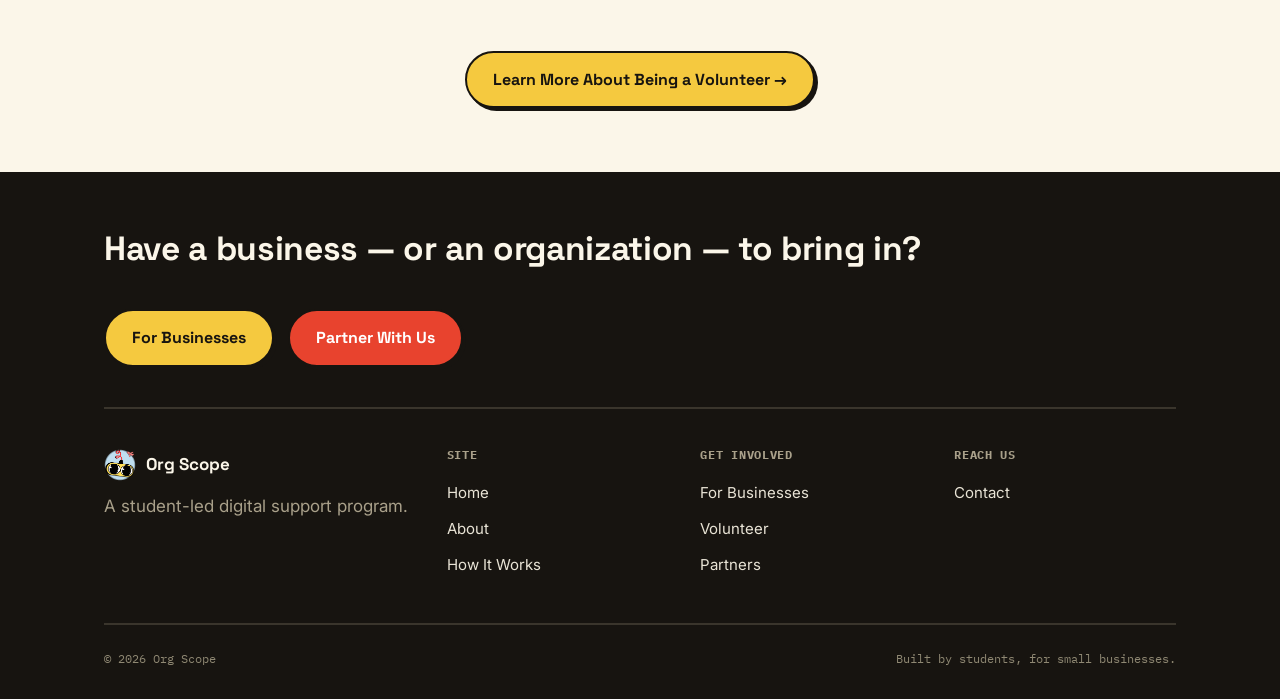
==== commit cc3b5930: "Second Commit" ====
--- a/index.html
+++ b/index.html
@@ -320,7 +320,7 @@
         </div>
 
         <p style="color:#a9a08a; max-width:32ch;">
-          A student-led digital support program out of Winston Churchill C.I.
+          A student-led digital support program.
         </p>
 
       </div>
@@ -362,7 +362,7 @@
     <div class="footer-bottom">
 
       <span>
-        © 2026 Org Scope · Winston Churchill C.I.
+        © 2026 Org Scope
       </span>
 
       <span>
--- a/style.css
+++ b/style.css
@@ -1113,4 +1113,21 @@
   .doc-table td:nth-child(2){
     display: none;
   }
+}
+
+
+
+
+
+
+
+
+.about-img{
+  width: 100%;
+  height: 100%;
+  min-height: 320px;
+  object-fit: cover;
+  border: 2.5px solid var(--ink);
+  border-radius: var(--radius-card);
+  display: block;
 }
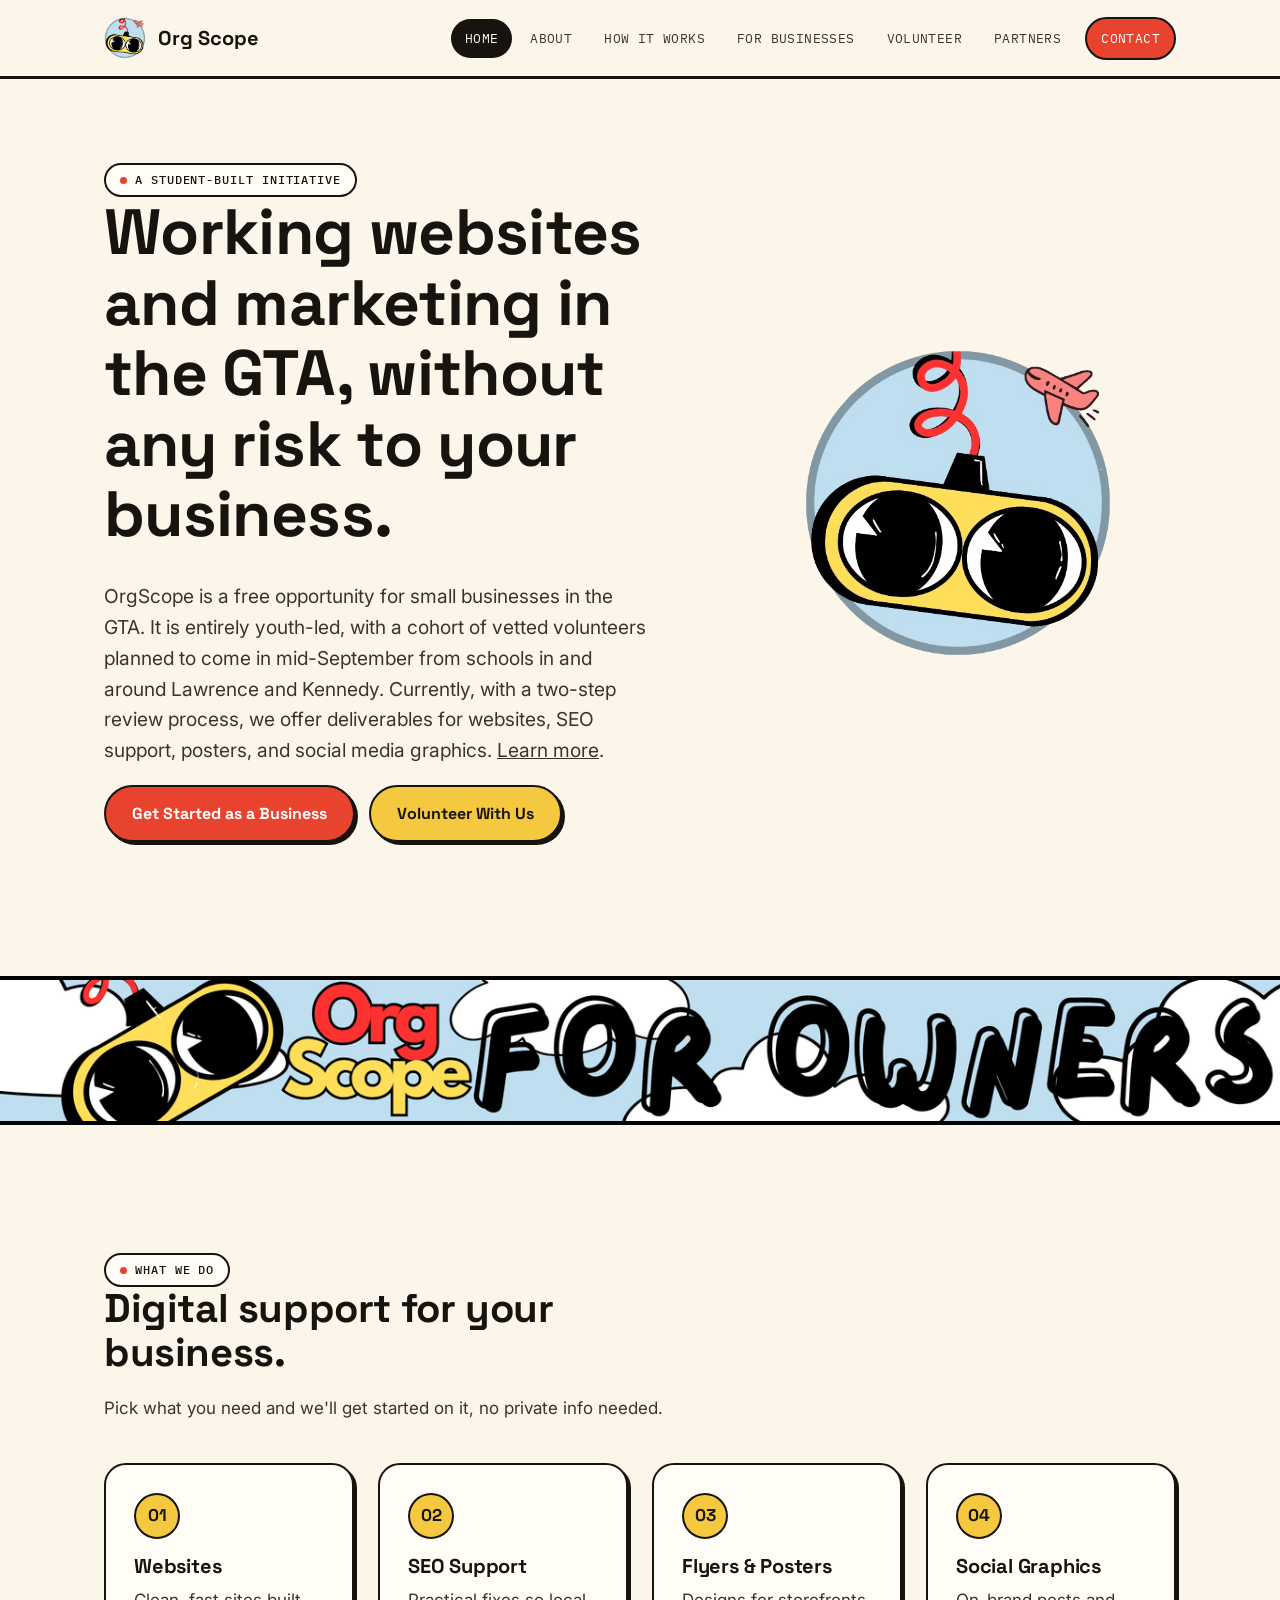
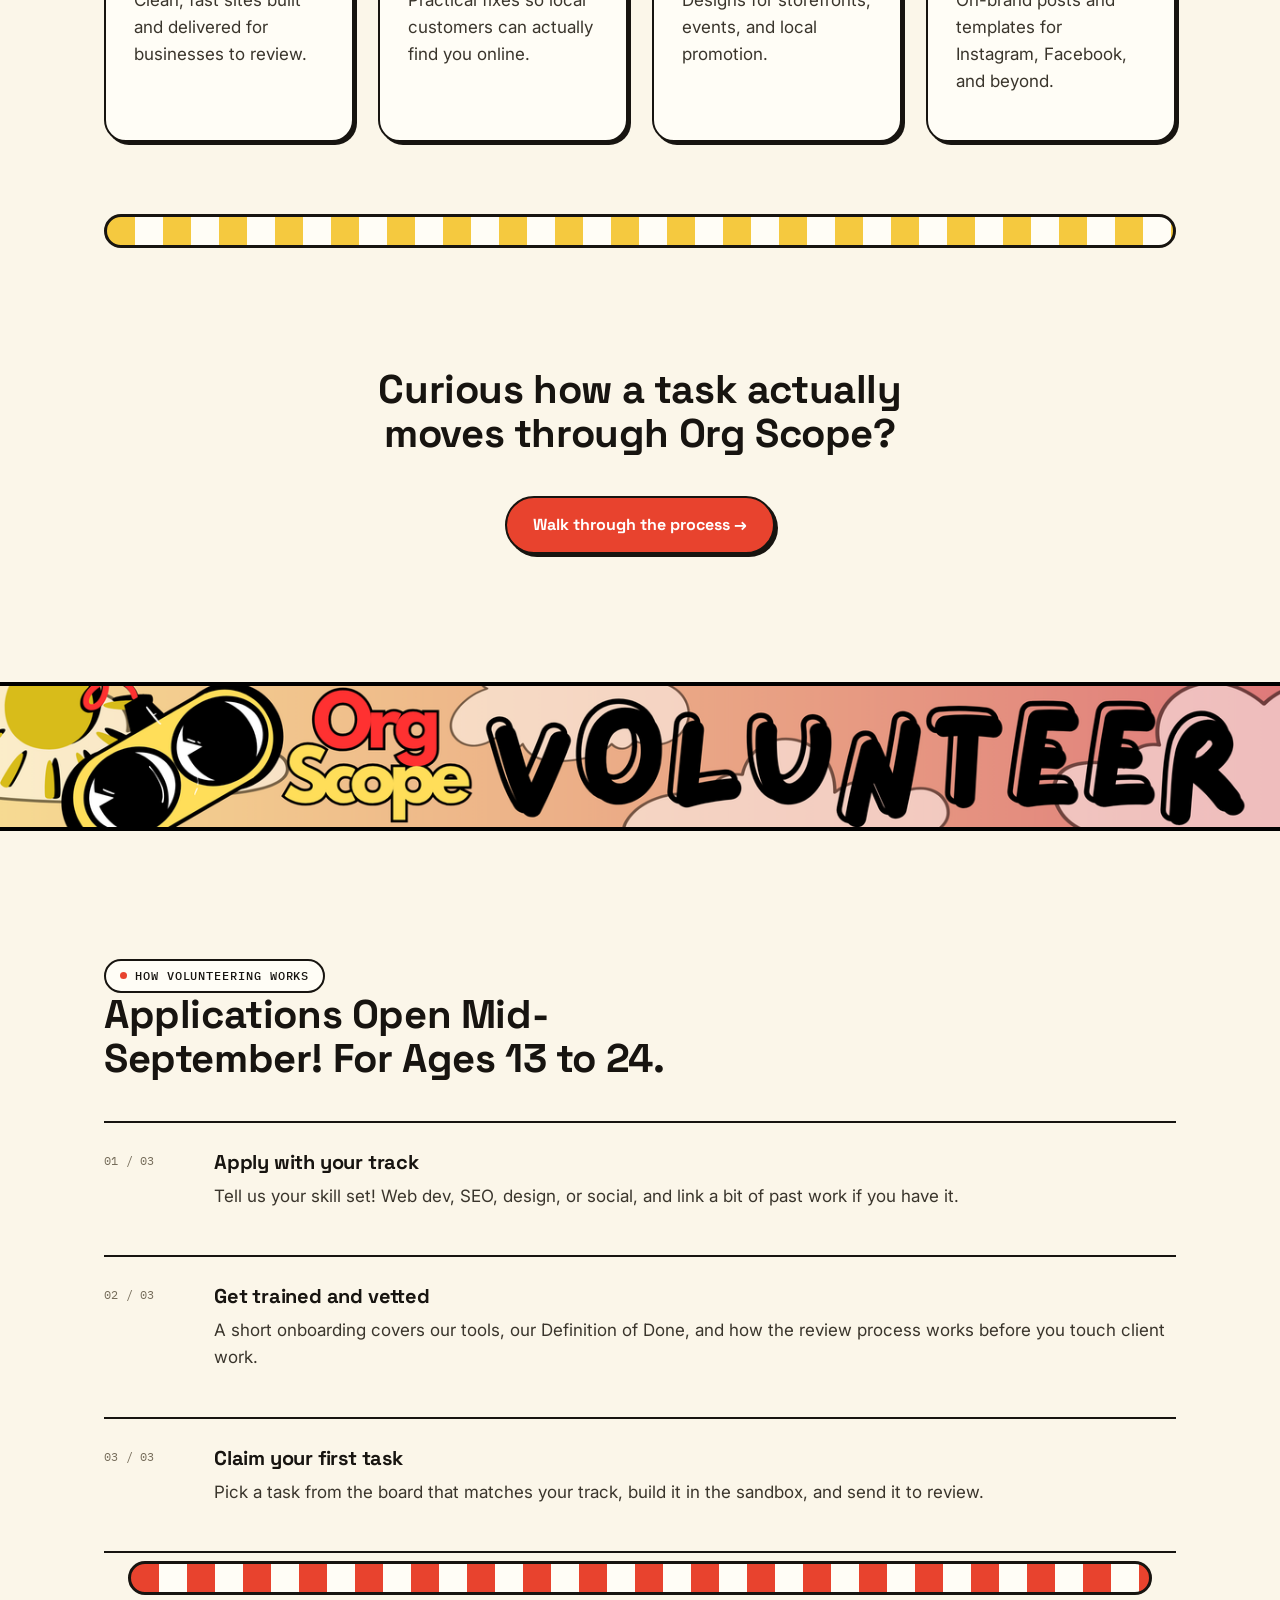
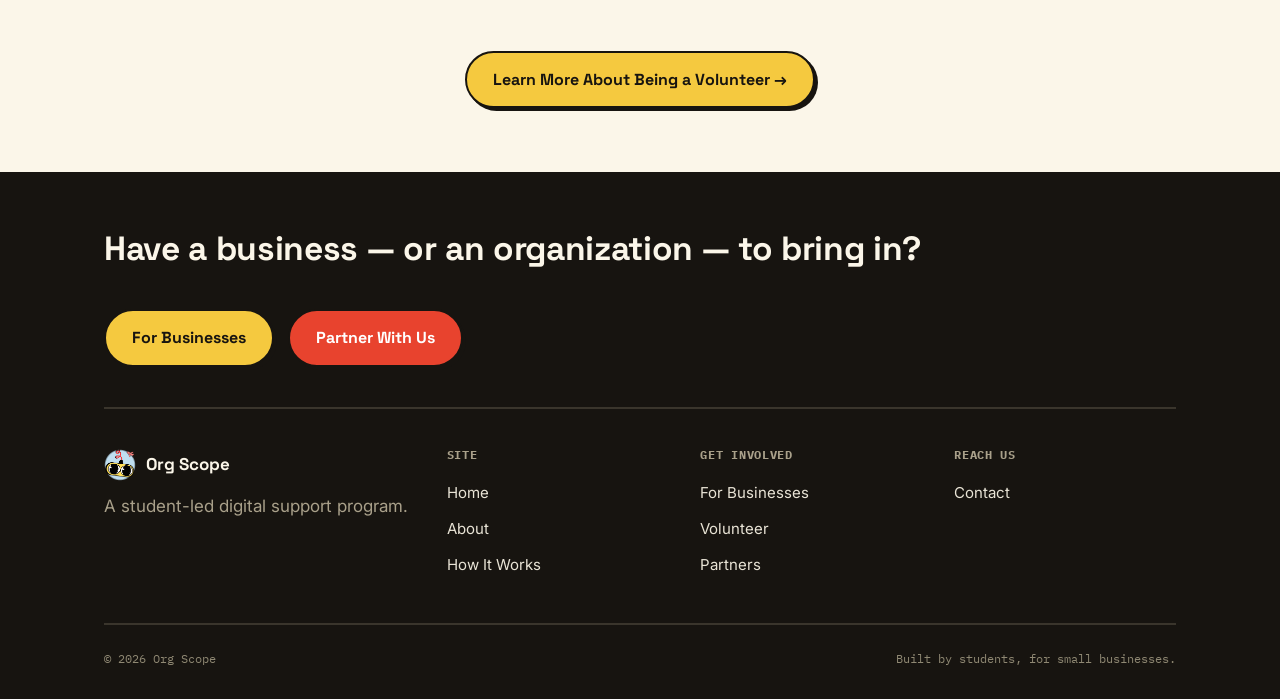
==== commit bbe2c2d8: "Third Commit" ====
--- a/index.html
+++ b/index.html
@@ -3,7 +3,7 @@
 <head>
 <meta charset="UTF-8">
 <meta name="viewport" content="width=device-width, initial-scale=1.0">
-<title>Org Scope — Student-Built Digital Support for GTA Small Businesses</title>
+<title>Org Scope — Free Student-Built Support for GTA Small Businesses</title>
 <meta name="description" content="Org Scope is a free, student-led studio building websites, SEO, flyers, posters, and social graphics for GTA small businesses — vetted volunteers, two-reviewer sign-off, no account access ever.">
 <link rel="icon" href="assets/logo.png">
 
@@ -62,7 +62,7 @@
         </h1>
 
         <p class="lede">
-          OrgScope is a free opportunity for small businesses in the GTA. It is entirely youth-led, with a cohort of vetted volunteers planned to come in mid-September from schools in and around Lawrence and Kennedy. Currently, with a two-step review process, we offer deliverables for SEO support, flyers, posters, and social media graphics.
+          OrgScope is a free opportunity for small businesses in the GTA. It is entirely youth-led, with a cohort of vetted volunteers planned to come in mid-September from schools in and around Lawrence and Kennedy. Currently, with a two-step review process, we offer deliverables for websites, SEO support, posters, and social media graphics.
           <a href="about.html">Learn more</a>.
         </p>
 
@@ -124,7 +124,7 @@
         <h2>Digital support for your business.</h2>
 
         <p>
-          Pick what you need and we'll get started on it.
+          Pick what you need and we'll get started on it, no private info needed.
         </p>
       </div>
 
@@ -141,8 +141,8 @@
           </p>
 
           <div class="card-popover">
-            <a href="for-businesses.html" class="btn btn--red">
-              Get Started →
+            <a href="https://docs.google.com/forms/d/e/1FAIpQLScICPucujW6Y-7GEKHRsQPw0idvyvIYBp0X6STzcSj21dwyRw/viewform?usp=pp_url&entry.1378926105=Social+Media+Graphics" class="btn btn--red">
+              Request a Website→
             </a>
           </div>
         </div>
@@ -158,8 +158,8 @@
           </p>
 
           <div class="card-popover">
-            <a href="for-businesses.html" class="btn btn--red">
-              Get Started →
+            <a href="https://docs.google.com/forms/d/e/1FAIpQLScICPucujW6Y-7GEKHRsQPw0idvyvIYBp0X6STzcSj21dwyRw/viewform?usp=pp_url&entry.1378926105=SEO+integration" class="btn btn--red">
+              Get SEO help→
             </a>
           </div>
         </div>
@@ -175,8 +175,8 @@
           </p>
 
           <div class="card-popover">
-            <a href="for-businesses.html" class="btn btn--red">
-              Get Started →
+            <a href="https://docs.google.com/forms/d/e/1FAIpQLScICPucujW6Y-7GEKHRsQPw0idvyvIYBp0X6STzcSj21dwyRw/viewform?usp=pp_url&entry.1378926105=Flyer+or+Poster" class="btn btn--red">
+              Let Us Design a Flyer/Poster→
             </a>
           </div>
         </div>
@@ -192,8 +192,8 @@
           </p>
 
           <div class="card-popover">
-            <a href="for-businesses.html" class="btn btn--red">
-              Get Started →
+            <a href="https://docs.google.com/forms/d/e/1FAIpQLScICPucujW6Y-7GEKHRsQPw0idvyvIYBp0X6STzcSj21dwyRw/viewform?usp=pp_url&entry.1378926105=Social+Media+Graphics" class="btn btn--red">
+              Get Social Media Material→
             </a>
           </div>
         </div>
@@ -249,8 +249,8 @@
 <section>
     <div class="wrap">
       <div class="section-head">
-        <span class="tag tag--white"><span class="dot"></span>For Ages 13-24</span>
-        <h2 class="mt-0">Vetting comes first. No matter what.</h2>
+        <span class="tag tag--white"><span class="dot"></span>How Volunteering Works</span>
+        <h2 class="mt-0">Applications Open Mid-September! For Ages 13 to 24.</h2>
       </div>
       <div class="steps">
         <div class="step">
@@ -280,7 +280,7 @@
 
 
       <div class="center" style="margin-top:24px;">
-        <a href="contact.html" class="btn btn--yellow">Learn More About Being a Volunteer →</a>
+        <a href="volunteer.html" class="btn btn--yellow">Learn More About Being a Volunteer →</a>
       </div>
     </div>
   </section>
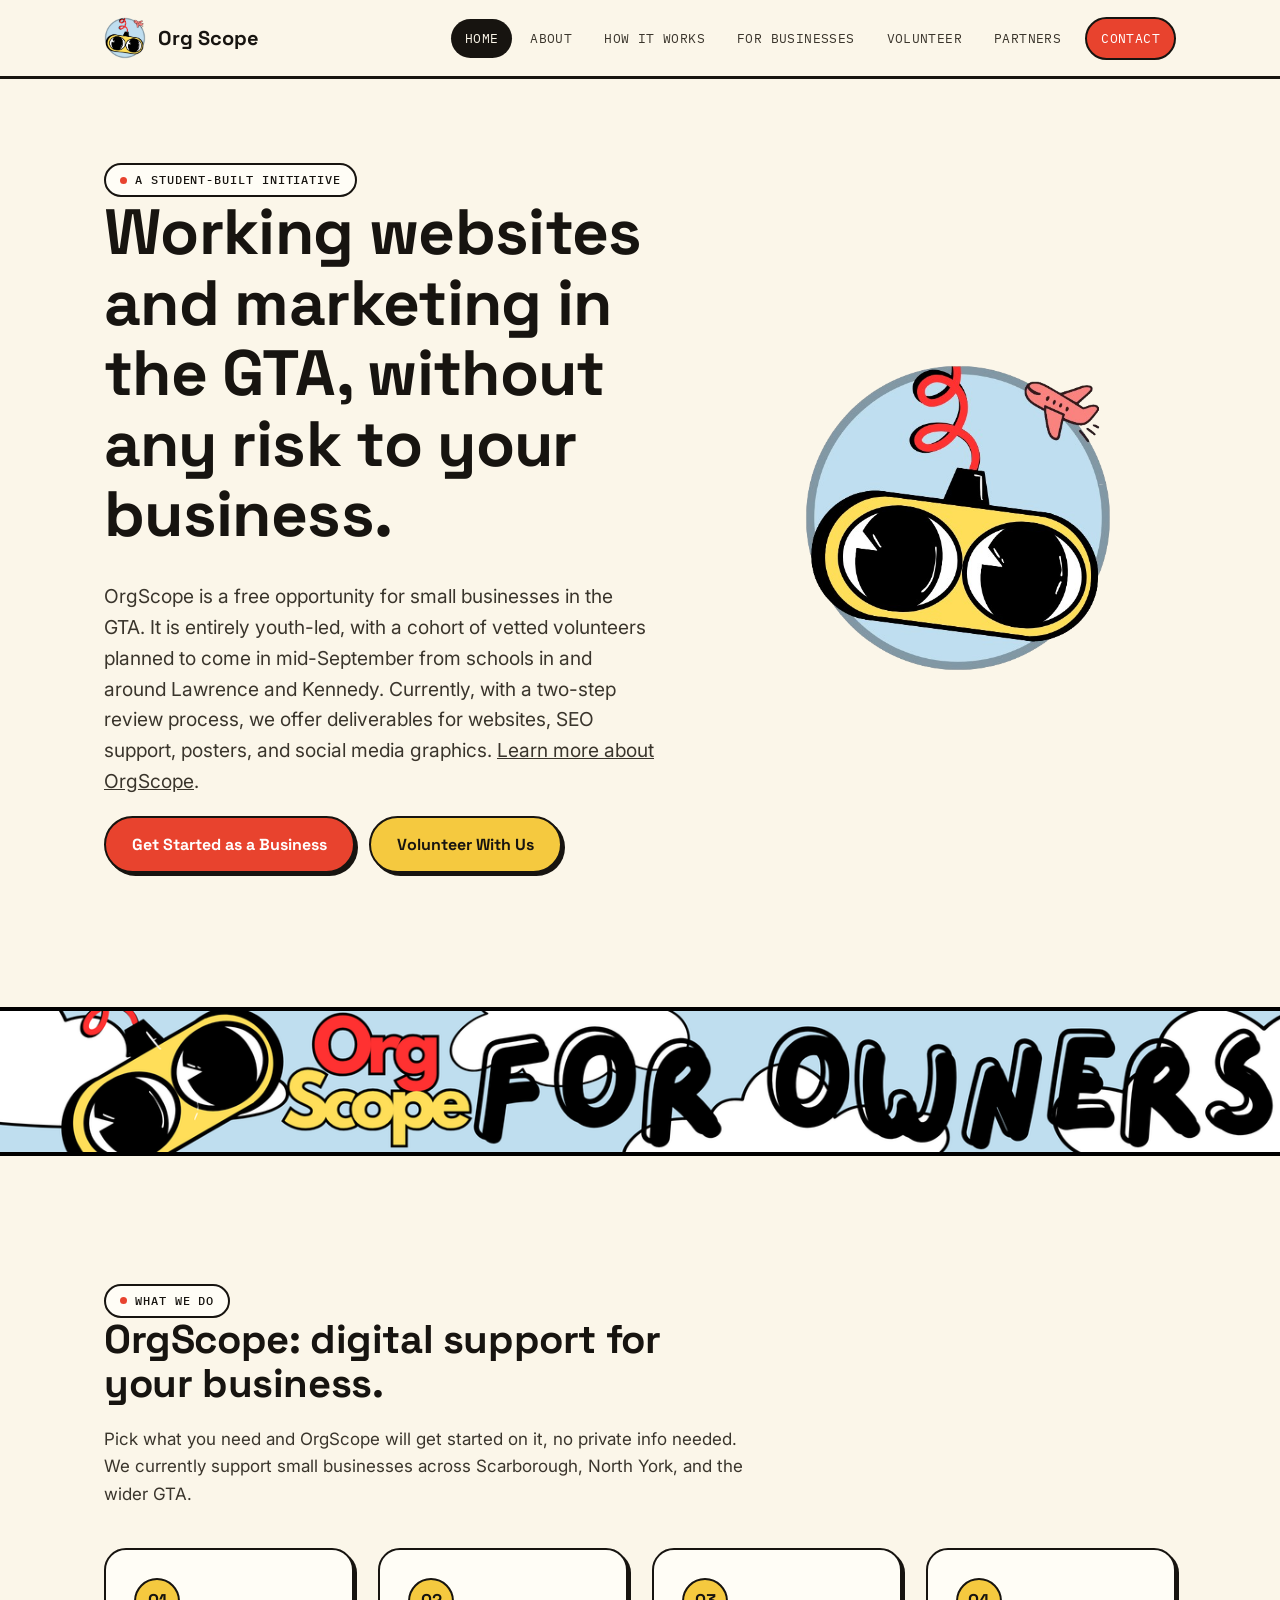
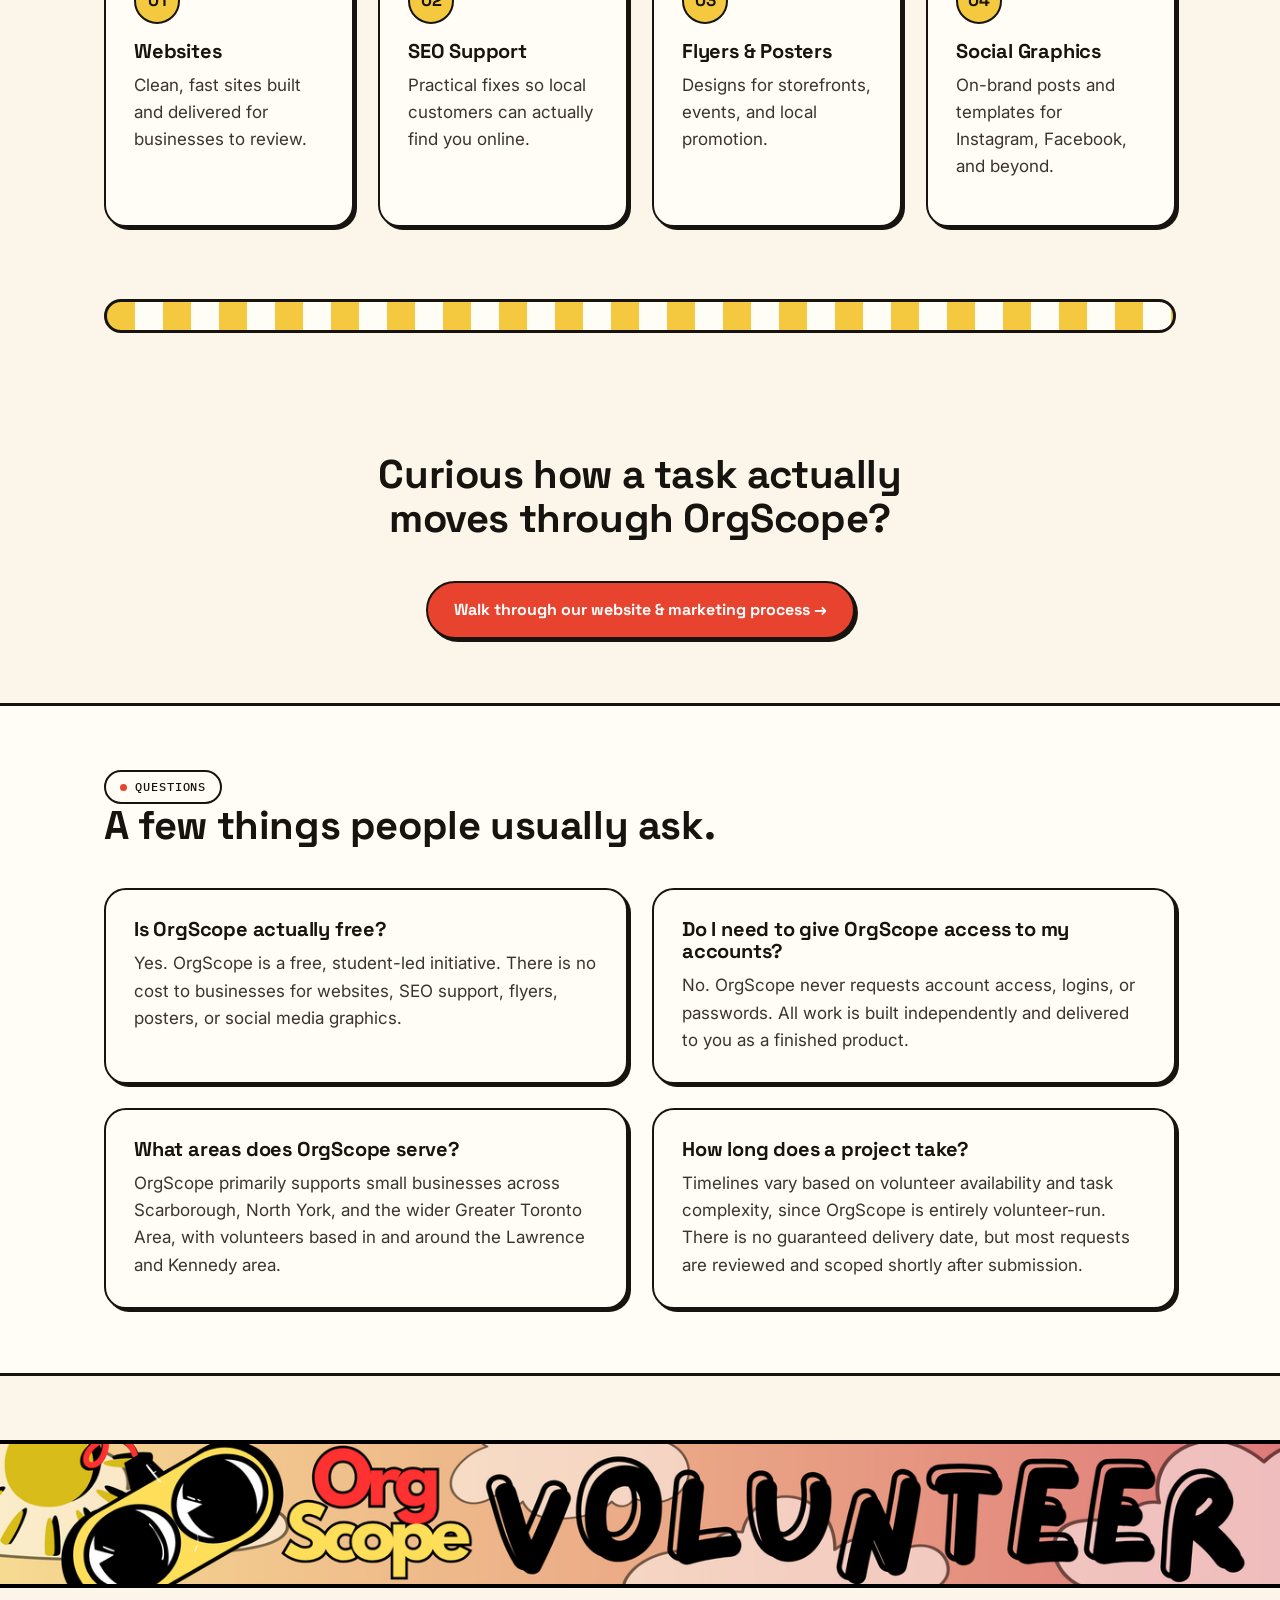
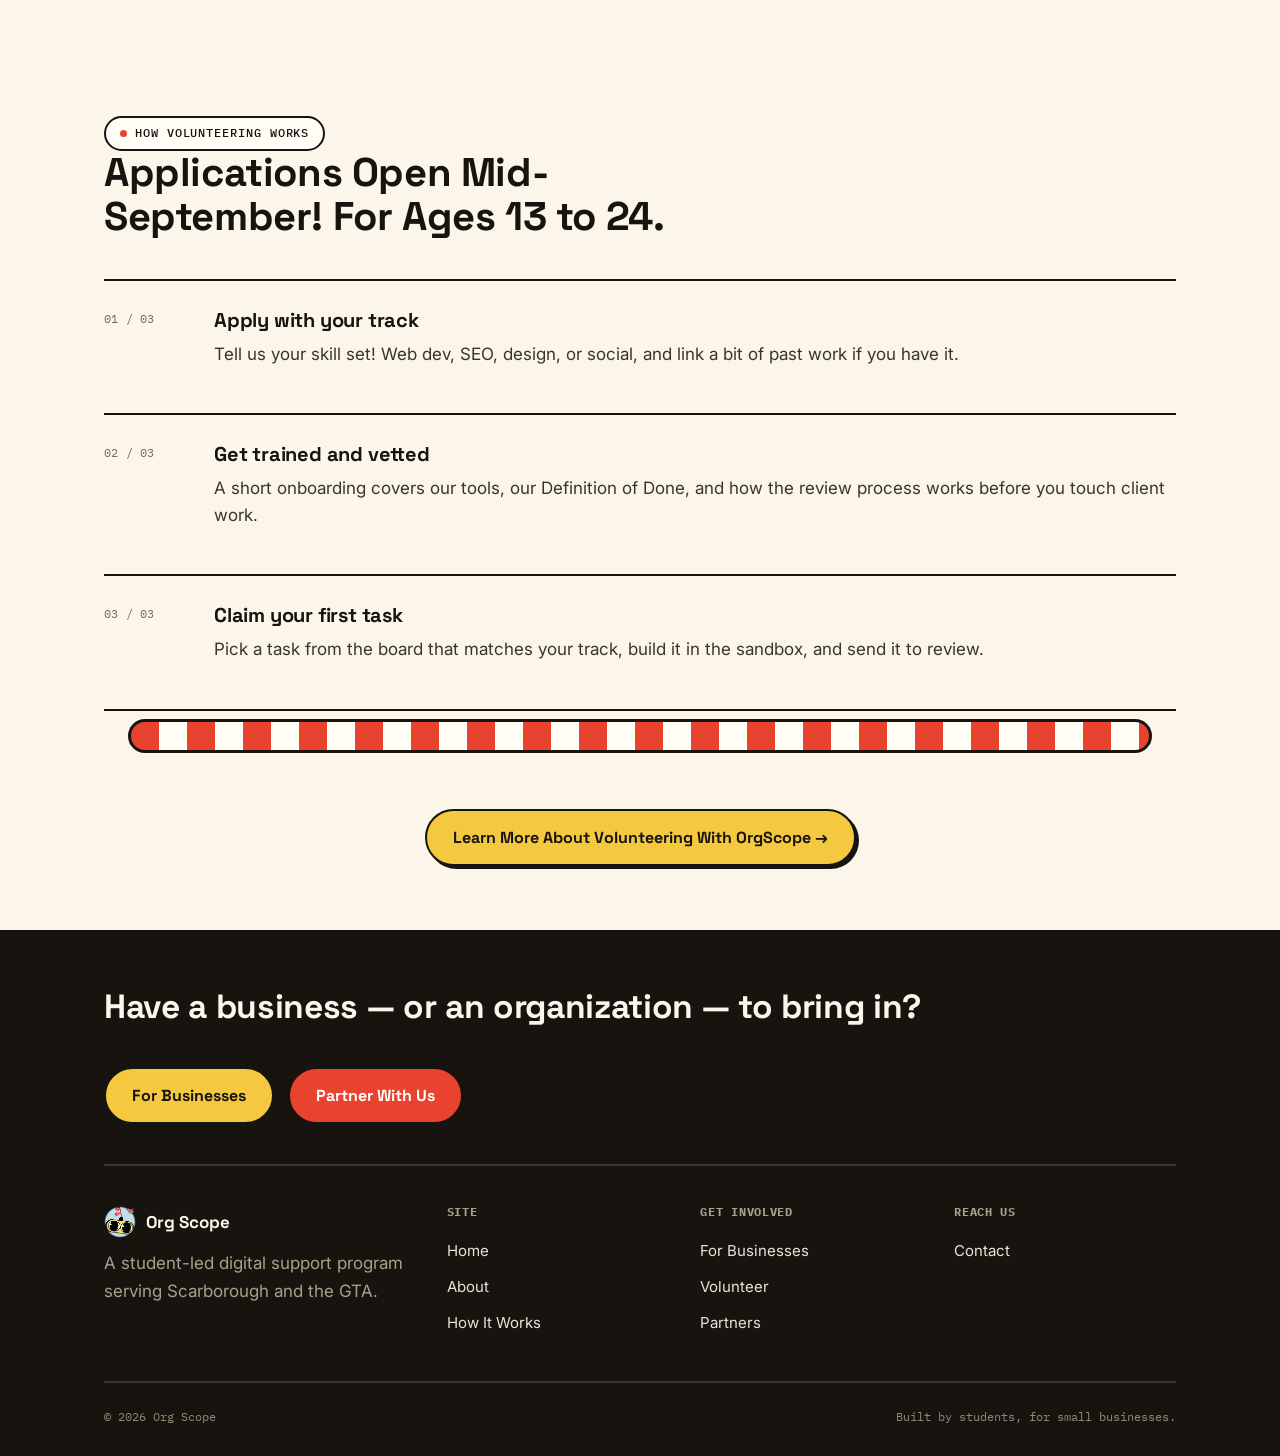
==== commit 2c7a425f: "Fourth Commit." ====
--- a/index.html
+++ b/index.html
@@ -3,15 +3,82 @@
 <head>
 <meta charset="UTF-8">
 <meta name="viewport" content="width=device-width, initial-scale=1.0">
-<title>Org Scope — Free Student-Built Support for GTA Small Businesses</title>
-<meta name="description" content="Org Scope is a free, student-led studio building websites, SEO, flyers, posters, and social graphics for GTA small businesses — vetted volunteers, two-reviewer sign-off, no account access ever.">
+<title>OrgScope — Free Websites &amp; Marketing for GTA Small Businesses</title>
+<meta name="description" content="OrgScope is a free, student-led studio building websites, SEO, flyers, and social graphics for small businesses in Scarborough and the wider GTA — no account access ever.">
+<link rel="canonical" href="https://orgscope.ca/">
 <link rel="icon" href="assets/logo.png">
+
+<meta property="og:title" content="OrgScope — Free Websites & Marketing for GTA Small Businesses">
+<meta property="og:description" content="A free, student-led studio building websites, SEO, flyers, and social graphics for small businesses in Scarborough and the wider GTA.">
+<meta property="og:type" content="website">
+<meta property="og:url" content="https://orgscope.ca/">
+<meta property="og:image" content="https://orgscope.ca/assets/logo.png">
 
 <link rel="preconnect" href="https://fonts.googleapis.com">
 <link rel="preconnect" href="https://fonts.gstatic.com" crossorigin>
 <link href="https://fonts.googleapis.com/css2?family=Space+Grotesk:wght@500;700&family=Inter:wght@400;500;600&family=IBM+Plex+Mono:wght@400;500&display=swap" rel="stylesheet">
 
 <link rel="stylesheet" href="style.css">
+
+<script type="application/ld+json">
+{
+  "@context": "https://schema.org",
+  "@type": "LocalBusiness",
+  "name": "OrgScope",
+  "url": "https://orgscope.ca",
+  "logo": "https://orgscope.ca/assets/logo.png",
+  "description": "OrgScope is a free, student-led studio building websites, SEO, flyers, posters, and social graphics for small businesses across Scarborough, North York, and the wider Greater Toronto Area.",
+  "areaServed": [
+    { "@type": "Place", "name": "Scarborough" },
+    { "@type": "Place", "name": "North York" },
+    { "@type": "Place", "name": "Lawrence Avenue East, Toronto" },
+    { "@type": "Place", "name": "Greater Toronto Area" }
+  ],
+  "email": "info@orgscope.ca",
+  "priceRange": "Free"
+}
+</script>
+
+<script type="application/ld+json">
+{
+  "@context": "https://schema.org",
+  "@type": "FAQPage",
+  "mainEntity": [
+    {
+      "@type": "Question",
+      "name": "Is OrgScope actually free?",
+      "acceptedAnswer": {
+        "@type": "Answer",
+        "text": "Yes. OrgScope is a free, student-led initiative. There is no cost to businesses for websites, SEO support, flyers, posters, or social media graphics."
+      }
+    },
+    {
+      "@type": "Question",
+      "name": "Do I need to give OrgScope access to my accounts?",
+      "acceptedAnswer": {
+        "@type": "Answer",
+        "text": "No. OrgScope never requests account access, logins, or passwords. All work is built independently and delivered to you as a finished product."
+      }
+    },
+    {
+      "@type": "Question",
+      "name": "What areas does OrgScope serve?",
+      "acceptedAnswer": {
+        "@type": "Answer",
+        "text": "OrgScope primarily supports small businesses across Scarborough, North York, and the wider Greater Toronto Area, with volunteers going to be based in and around the Lawrence and Kennedy area."
+      }
+    },
+    {
+      "@type": "Question",
+      "name": "How long does a project take?",
+      "acceptedAnswer": {
+        "@type": "Answer",
+        "text": "Timelines vary based on volunteer availability and task complexity, since OrgScope is entirely volunteer-run. There is no guaranteed delivery date, but most requests are reviewed and scoped shortly after submission."
+      }
+    }
+  ]
+}
+</script>
 </head>
 
 <body>
@@ -19,7 +86,7 @@
 <header class="site-header">
   <div class="wrap">
     <a class="brand" href="index.html">
-      <img src="assets/logo.png" alt="Org Scope logo">
+      <img src="assets/logo.png" alt="OrgScope logo">
       <span>Org Scope</span>
     </a>
 
@@ -32,8 +99,8 @@
       <span></span>
     </button>
 
-    <nav class="main-nav" id="mainNav">
-      <a href="index.html" class="is-active">Home</a>
+    <nav class="main-nav" id="mainNav" aria-label="Primary navigation">
+      <a href="index.html" class="is-active" aria-current="page">Home</a>
       <a href="about.html">About</a>
       <a href="how-it-works.html">How It Works</a>
       <a href="for-businesses.html">For Businesses</a>
@@ -63,7 +130,7 @@
 
         <p class="lede">
           OrgScope is a free opportunity for small businesses in the GTA. It is entirely youth-led, with a cohort of vetted volunteers planned to come in mid-September from schools in and around Lawrence and Kennedy. Currently, with a two-step review process, we offer deliverables for websites, SEO support, posters, and social media graphics.
-          <a href="about.html">Learn more</a>.
+          <a href="about.html">Learn more about OrgScope</a>.
         </p>
 
         <div class="btn-row">
@@ -80,7 +147,7 @@
       <div class="hero-art">
         <img
           src="assets/logo.png"
-          alt="Org Scope Logo"
+          alt="OrgScope logo — free GTA small business support"
           style="width:100%; max-width:320px;"
         >
       </div>
@@ -89,11 +156,6 @@
   </section>
 
 
-
-
-
-
-  
   <!-- OWNER BANNER -->
   <section class="banner-section">
 
@@ -101,8 +163,9 @@
 
       <a href="for-businesses.html" class="index-banner-button">
         <img
-          src="assets/ForOwners.png"
-          alt="For owners banner"
+          src="assets/orgscope-for-business-owners-gta.png"
+          alt="OrgScope for business owners — free websites and marketing in Scarborough and the GTA"
+          loading="lazy"
         >
       </a>
 
@@ -121,10 +184,10 @@
           What we do
         </span>
 
-        <h2>Digital support for your business.</h2>
+        <h2>OrgScope: digital support for your business.</h2>
 
         <p>
-          Pick what you need and we'll get started on it, no private info needed.
+          Pick what you need and OrgScope will get started on it, no private info needed. We currently support small businesses across Scarborough, North York, and the wider GTA.
         </p>
       </div>
 
@@ -141,7 +204,7 @@
           </p>
 
           <div class="card-popover">
-            <a href="https://docs.google.com/forms/d/e/1FAIpQLScICPucujW6Y-7GEKHRsQPw0idvyvIYBp0X6STzcSj21dwyRw/viewform?usp=pp_url&entry.1378926105=Social+Media+Graphics" class="btn btn--red">
+            <a href="https://docs.google.com/forms/d/e/1FAIpQLScICPucujW6Y-7GEKHRsQPw0idvyvIYBp0X6STzcSj21dwyRw/viewform?usp=pp_url&entry.1378926105=Website" class="btn btn--red">
               Request a Website→
             </a>
           </div>
@@ -209,33 +272,57 @@
   <section>
     <div class="wrap">
       <div class="section-head center" style="margin:0 auto 40px;">
-        <h2>Curious how a task actually moves through Org Scope?</h2>
-      </div>
-      <div class="center"><a href="how-it-works.html" class="btn btn--red">Walk through the process →</a></div>
-    </div>
-  </section>
-
-
-
-
-
-
-
-
-
-
-
-
-<!--Volunteer Banner-->
-
- <section class="banner-section">
+        <h2>Curious how a task actually moves through OrgScope?</h2>
+      </div>
+      <div class="center"><a href="how-it-works.html" class="btn btn--red">Walk through our website &amp; marketing process →</a></div>
+    </div>
+  </section>
+
+
+  <!-- FAQ -->
+  <section class="section-alt">
+    <div class="wrap">
+      <div class="section-head">
+        <span class="tag"><span class="dot"></span>Questions</span>
+        <h2 class="mt-0">A few things people usually ask.</h2>
+      </div>
+
+      <div class="grid grid-2">
+        <div class="card">
+          <h3>Is OrgScope actually free?</h3>
+          <p>Yes. OrgScope is a free, student-led initiative. There is no cost to businesses for websites, SEO support, flyers, posters, or social media graphics.</p>
+        </div>
+
+        <div class="card">
+          <h3>Do I need to give OrgScope access to my accounts?</h3>
+          <p>No. OrgScope never requests account access, logins, or passwords. All work is built independently and delivered to you as a finished product.</p>
+        </div>
+
+        <div class="card">
+          <h3>What areas does OrgScope serve?</h3>
+          <p>OrgScope primarily supports small businesses across Scarborough, North York, and the wider Greater Toronto Area, with volunteers based in and around the Lawrence and Kennedy area.</p>
+        </div>
+
+        <div class="card">
+          <h3>How long does a project take?</h3>
+          <p>Timelines vary based on volunteer availability and task complexity, since OrgScope is entirely volunteer-run. There is no guaranteed delivery date, but most requests are reviewed and scoped shortly after submission.</p>
+        </div>
+      </div>
+    </div>
+  </section>
+
+
+  <!--Volunteer Banner-->
+
+  <section class="banner-section">
 
     <div class="index-banner-wrapper index-banner-wrapper--volunteers">
 
       <a href="volunteer.html" class="index-banner-button">
         <img
-          src="assets/ForVolunteers.png"
-          alt="For volunteer banner"
+          src="assets/orgscope-volunteer-gta-students.png"
+          alt="Volunteer with OrgScope — student opportunities in Scarborough and the GTA"
+          loading="lazy"
         >
       </a>
 
@@ -246,7 +333,7 @@
 
 
 
-<section>
+  <section>
     <div class="wrap">
       <div class="section-head">
         <span class="tag tag--white"><span class="dot"></span>How Volunteering Works</span>
@@ -276,11 +363,11 @@
         </div>
       </div>
 
-  <div class="wrap"><div class="pill-divider-2" aria-hidden="true"></div></div>
+      <div class="wrap"><div class="pill-divider-2" aria-hidden="true"></div></div>
 
 
       <div class="center" style="margin-top:24px;">
-        <a href="volunteer.html" class="btn btn--yellow">Learn More About Being a Volunteer →</a>
+        <a href="volunteer.html" class="btn btn--yellow">Learn More About Volunteering With OrgScope →</a>
       </div>
     </div>
   </section>
@@ -315,12 +402,12 @@
       <div class="footer-col footer-brand-col">
 
         <div class="footer-brand">
-          <img src="assets/logo.png" alt="Org Scope logo">
+          <img src="assets/logo.png" alt="OrgScope logo">
           <span>Org Scope</span>
         </div>
 
         <p style="color:#a9a08a; max-width:32ch;">
-          A student-led digital support program.
+          A student-led digital support program serving Scarborough and the GTA.
         </p>
 
       </div>
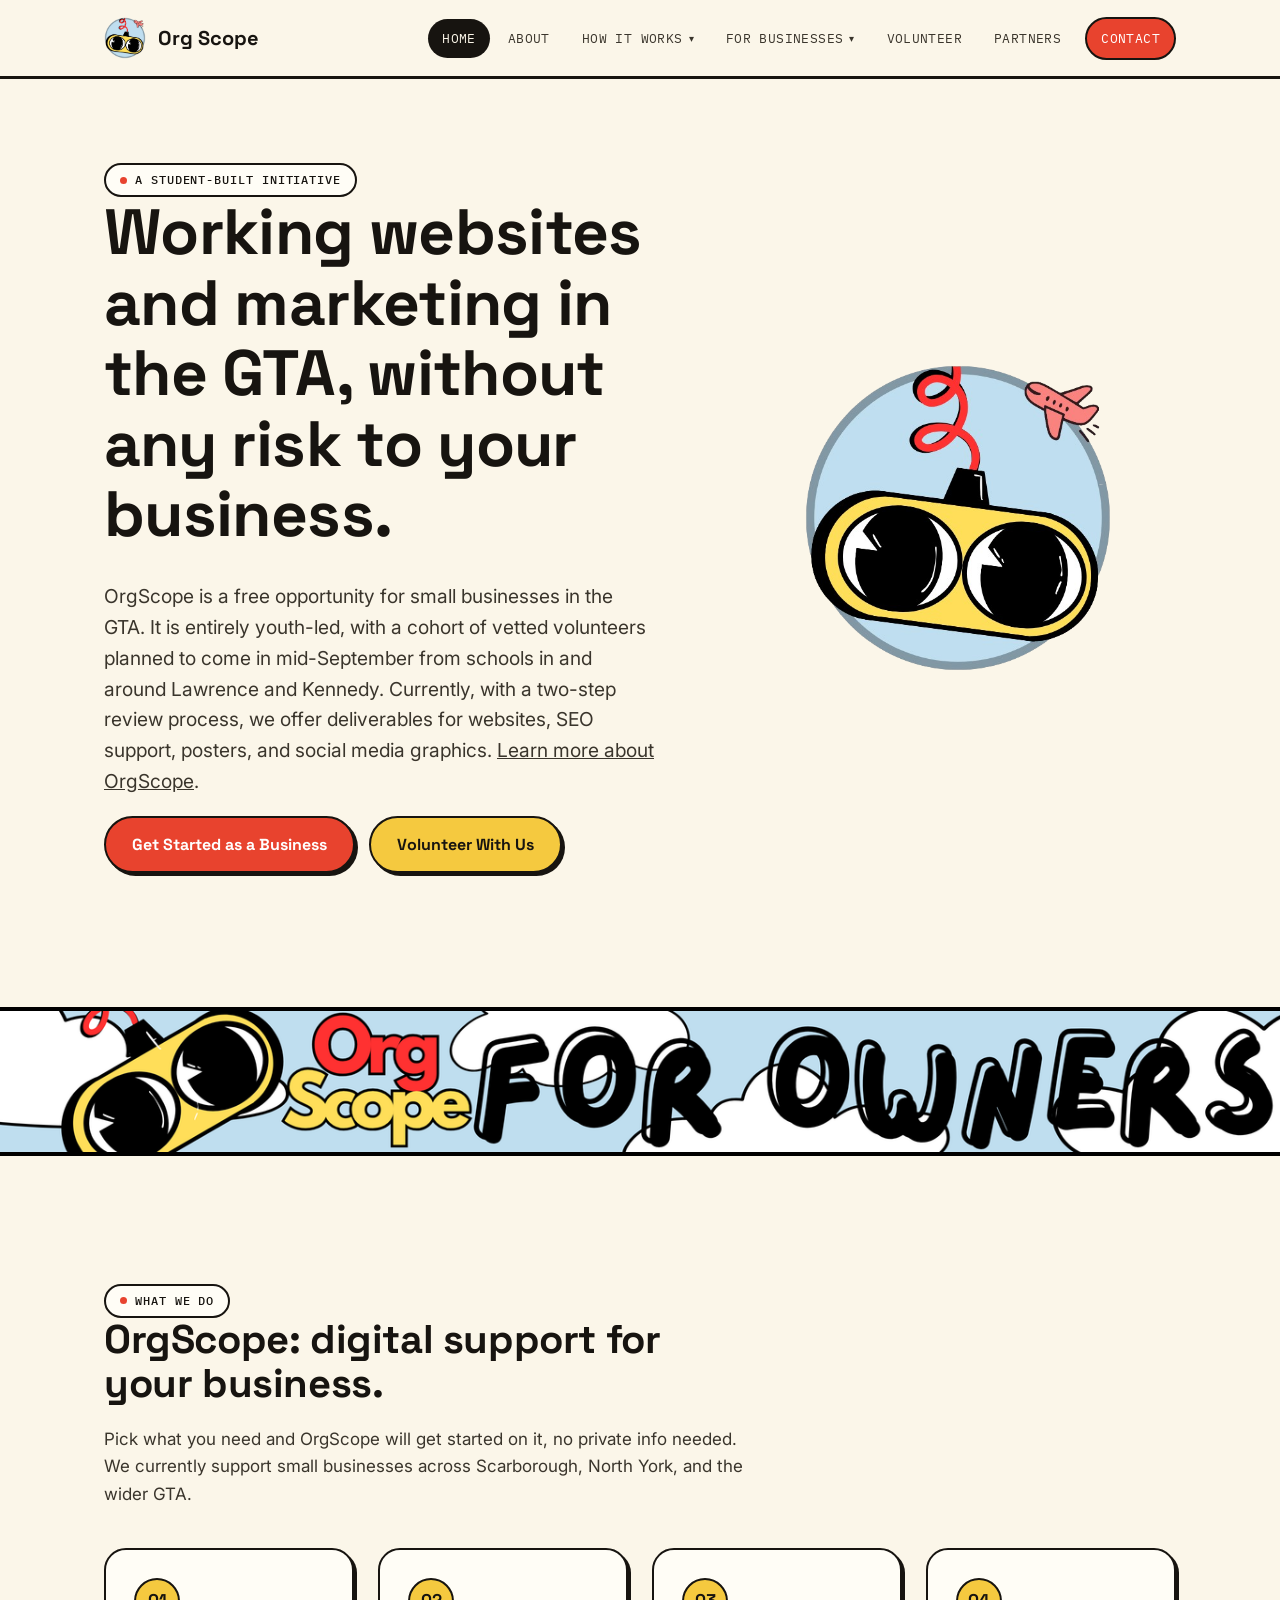
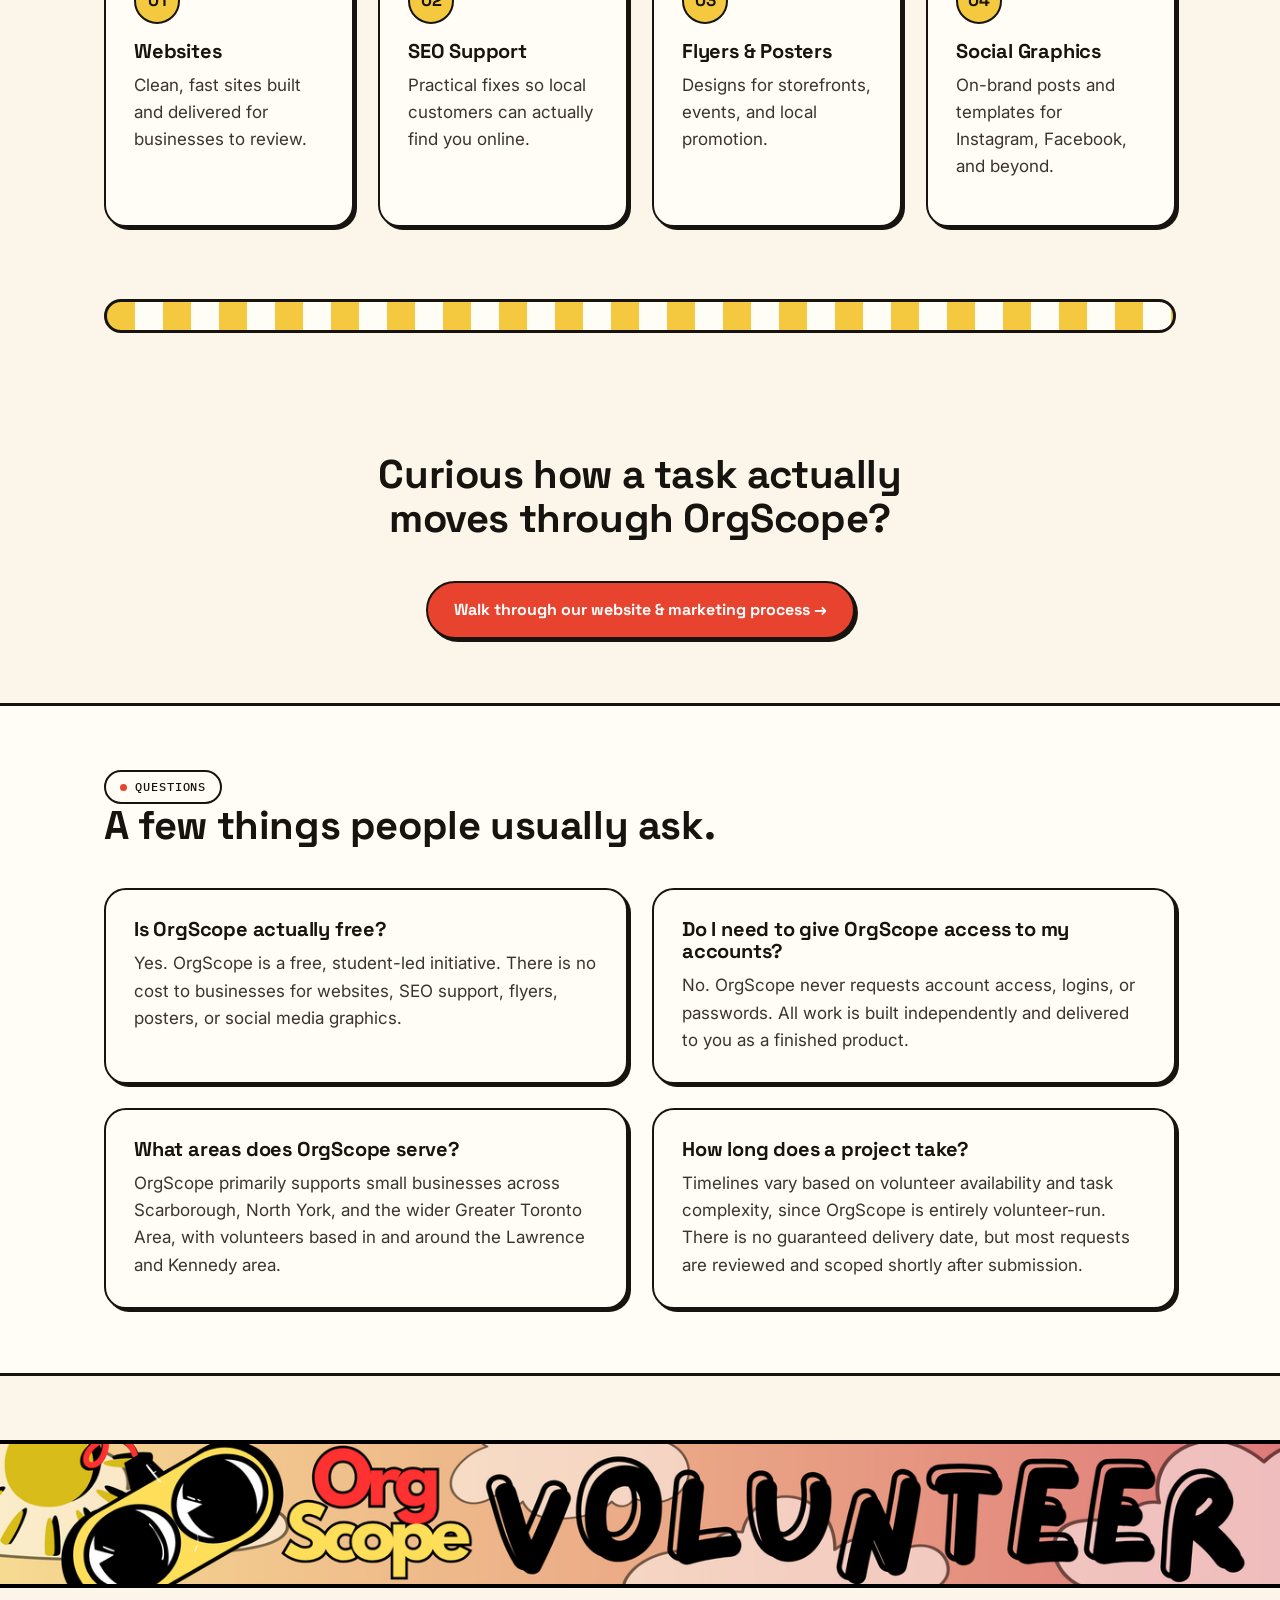
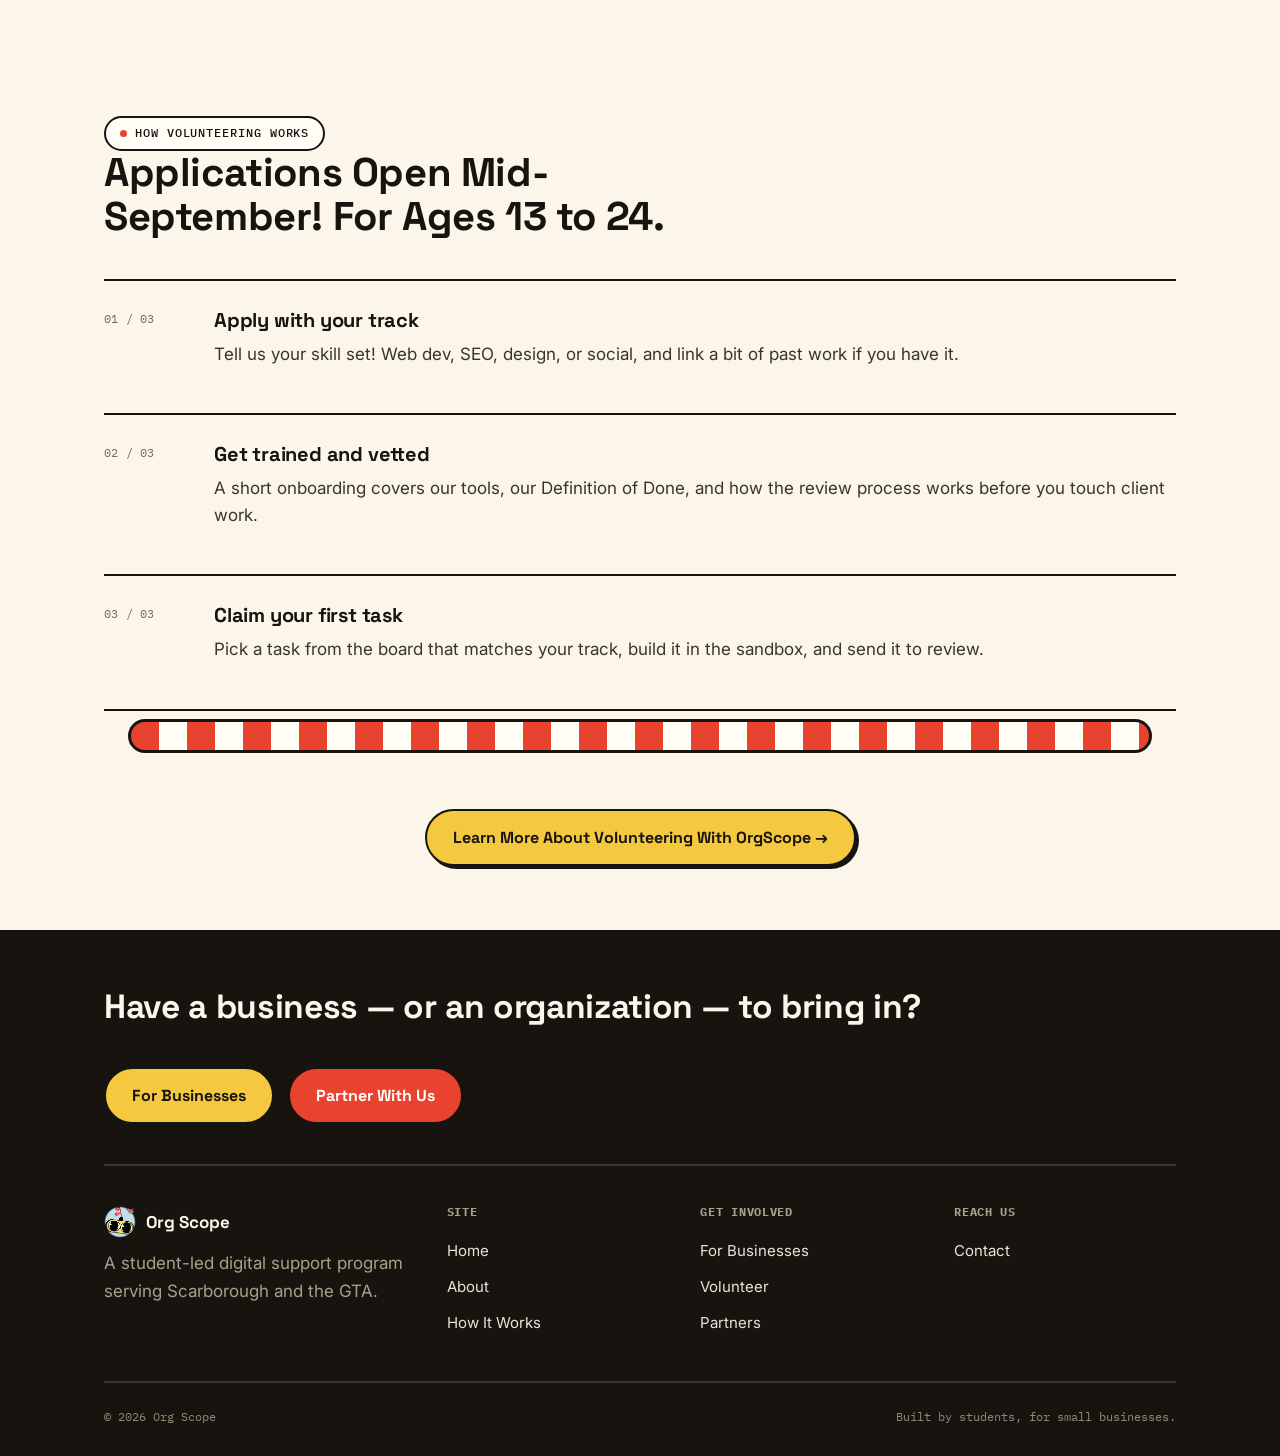
==== commit 7dd09dca: "Fifth Commit." ====
--- a/index.html
+++ b/index.html
@@ -49,7 +49,7 @@
       "name": "Is OrgScope actually free?",
       "acceptedAnswer": {
         "@type": "Answer",
-        "text": "Yes. OrgScope is a free, student-led initiative. There is no cost to businesses for websites, SEO support, flyers, posters, or social media graphics."
+        "text": "Yes, OrgScope is an entirely free student-led initiative for GTA businesses. There is absolutely zero cost for businesses wanting websites, SEO support, flyers, posters, or social media graphics."
       }
     },
     {
@@ -57,7 +57,7 @@
       "name": "Do I need to give OrgScope access to my accounts?",
       "acceptedAnswer": {
         "@type": "Answer",
-        "text": "No. OrgScope never requests account access, logins, or passwords. All work is built independently and delivered to you as a finished product."
+        "text": "No, you never need to give any personal information, such as passwords, usernames, or anything of that sort, to get what you asked for."
       }
     },
     {
@@ -65,7 +65,7 @@
       "name": "What areas does OrgScope serve?",
       "acceptedAnswer": {
         "@type": "Answer",
-        "text": "OrgScope primarily supports small businesses across Scarborough, North York, and the wider Greater Toronto Area, with volunteers going to be based in and around the Lawrence and Kennedy area."
+        "text": "OrgScope supports small businesses all over Scarborough, North York, and the wider Greater Toronto Area, with volunteers based in and around the Lawrence and Kennedy area."
       }
     },
     {
@@ -73,7 +73,7 @@
       "name": "How long does a project take?",
       "acceptedAnswer": {
         "@type": "Answer",
-        "text": "Timelines vary based on volunteer availability and task complexity, since OrgScope is entirely volunteer-run. There is no guaranteed delivery date, but most requests are reviewed and scoped shortly after submission."
+        "text": "The timeline of a task varies widely due to factors such as volunteer availability and task scope/complexity. There is no guarantee that a preferred timeline is met, or that a task will be delivered on a specific date, but most requests are reviewed and scoped shortly after submission."
       }
     }
   ]
@@ -99,15 +99,33 @@
       <span></span>
     </button>
 
-    <nav class="main-nav" id="mainNav" aria-label="Primary navigation">
-      <a href="index.html" class="is-active" aria-current="page">Home</a>
-      <a href="about.html">About</a>
-      <a href="how-it-works.html">How It Works</a>
-      <a href="for-businesses.html">For Businesses</a>
-      <a href="volunteer.html">Volunteer</a>
-      <a href="partners.html">Partners</a>
-      <a href="contact.html" class="nav-cta">Contact</a>
-    </nav>
+<nav class="main-nav" id="mainNav" aria-label="Primary navigation">
+  <a href="index.html" class="is-active" aria-current="page">Home</a>
+  <a href="about.html">About</a>
+  <div class="nav-dropdown">
+    <a href="how-it-works.html" class="nav-dropdown-trigger">
+      How It Works
+      <span class="caret mono" aria-hidden="true">&#9662;</span>
+    </a>
+    <div class="nav-dropdown-menu">
+      <a href="mock-trials.html">Mock Trials</a>
+    </div>
+  </div>
+
+  <div class="nav-dropdown">
+    <a href="for-businesses.html" class="nav-dropdown-trigger">
+      For Businesses
+      <span class="caret mono" aria-hidden="true">&#9662;</span>
+    </a>
+    <div class="nav-dropdown-menu">
+      <a href="locations.html">Locations We Serve</a>
+    </div>
+  </div>
+
+  <a href="volunteer.html">Volunteer</a>
+  <a href="partners.html">Partners</a>
+  <a href="contact.html" class="nav-cta">Contact</a>
+</nav>
   </div>
 </header>
 
--- a/style.css
+++ b/style.css
@@ -1130,4 +1130,110 @@
   border: 2.5px solid var(--ink);
   border-radius: var(--radius-card);
   display: block;
+}
+
+
+
+
+
+
+
+
+
+/* ============================================================
+   NAV DROPDOWN — "For Businesses" → Locations
+   Matches existing design tokens: pill nav links, 2.5px ink
+   borders, hard offset shadow, IBM Plex Mono uppercase labels.
+   Append this to the bottom of style.css.
+   ============================================================ */
+
+.nav-dropdown{
+  position: relative;
+}
+
+.nav-dropdown-trigger{
+  display: inline-flex;
+  align-items: center;
+  gap: 6px;
+}
+
+.nav-dropdown-trigger .caret{
+  font-size: 0.65rem;
+  transition: transform .15s ease;
+}
+
+.nav-dropdown-menu{
+  position: absolute;
+  top: calc(100% + 10px);
+  left: 0;
+  min-width: 220px;
+
+  background: var(--card);
+  border: 2.5px solid var(--ink);
+  border-radius: var(--radius-card);
+  box-shadow: var(--shadow-sm);
+  padding: 8px;
+
+  opacity: 0;
+  visibility: hidden;
+  transform: translateY(-6px);
+  transition: opacity .18s ease, transform .18s ease, visibility .18s ease;
+  z-index: 60;
+}
+
+.nav-dropdown-menu a{
+  display: block;
+  font-family: 'IBM Plex Mono', monospace;
+  font-size: 0.78rem;
+  letter-spacing: 0.03em;
+  text-transform: uppercase;
+  text-decoration: none;
+  color: var(--ink-soft);
+  padding: 10px 14px;
+  border-radius: var(--radius-pill);
+  transition: background .15s ease, color .15s ease;
+}
+
+.nav-dropdown-menu a:hover{
+  background: var(--yellow);
+  color: var(--ink);
+}
+
+/* Desktop: hover/focus reveals the menu */
+@media (min-width: 881px){
+  .nav-dropdown:hover .nav-dropdown-menu,
+  .nav-dropdown:focus-within .nav-dropdown-menu{
+    opacity: 1;
+    visibility: visible;
+    transform: translateY(0);
+  }
+
+  .nav-dropdown:hover .caret,
+  .nav-dropdown:focus-within .caret{
+    transform: rotate(180deg);
+  }
+}
+
+/* Mobile: nav is already a stacked full-width menu (see .main-nav.is-open),
+   so the dropdown becomes tap-to-expand and sits inline instead of floating. */
+@media (max-width: 880px){
+  .nav-dropdown-menu{
+    position: static;
+    opacity: 1;
+    visibility: visible;
+    transform: none;
+    box-shadow: none;
+    border: none;
+    background: transparent;
+    padding: 0 0 0 14px;
+    display: none;
+  }
+
+  .nav-dropdown.is-open .nav-dropdown-menu{
+    display: block;
+  }
+
+  .nav-dropdown.is-open .caret{
+    transform: rotate(180deg);
+  }
 }
